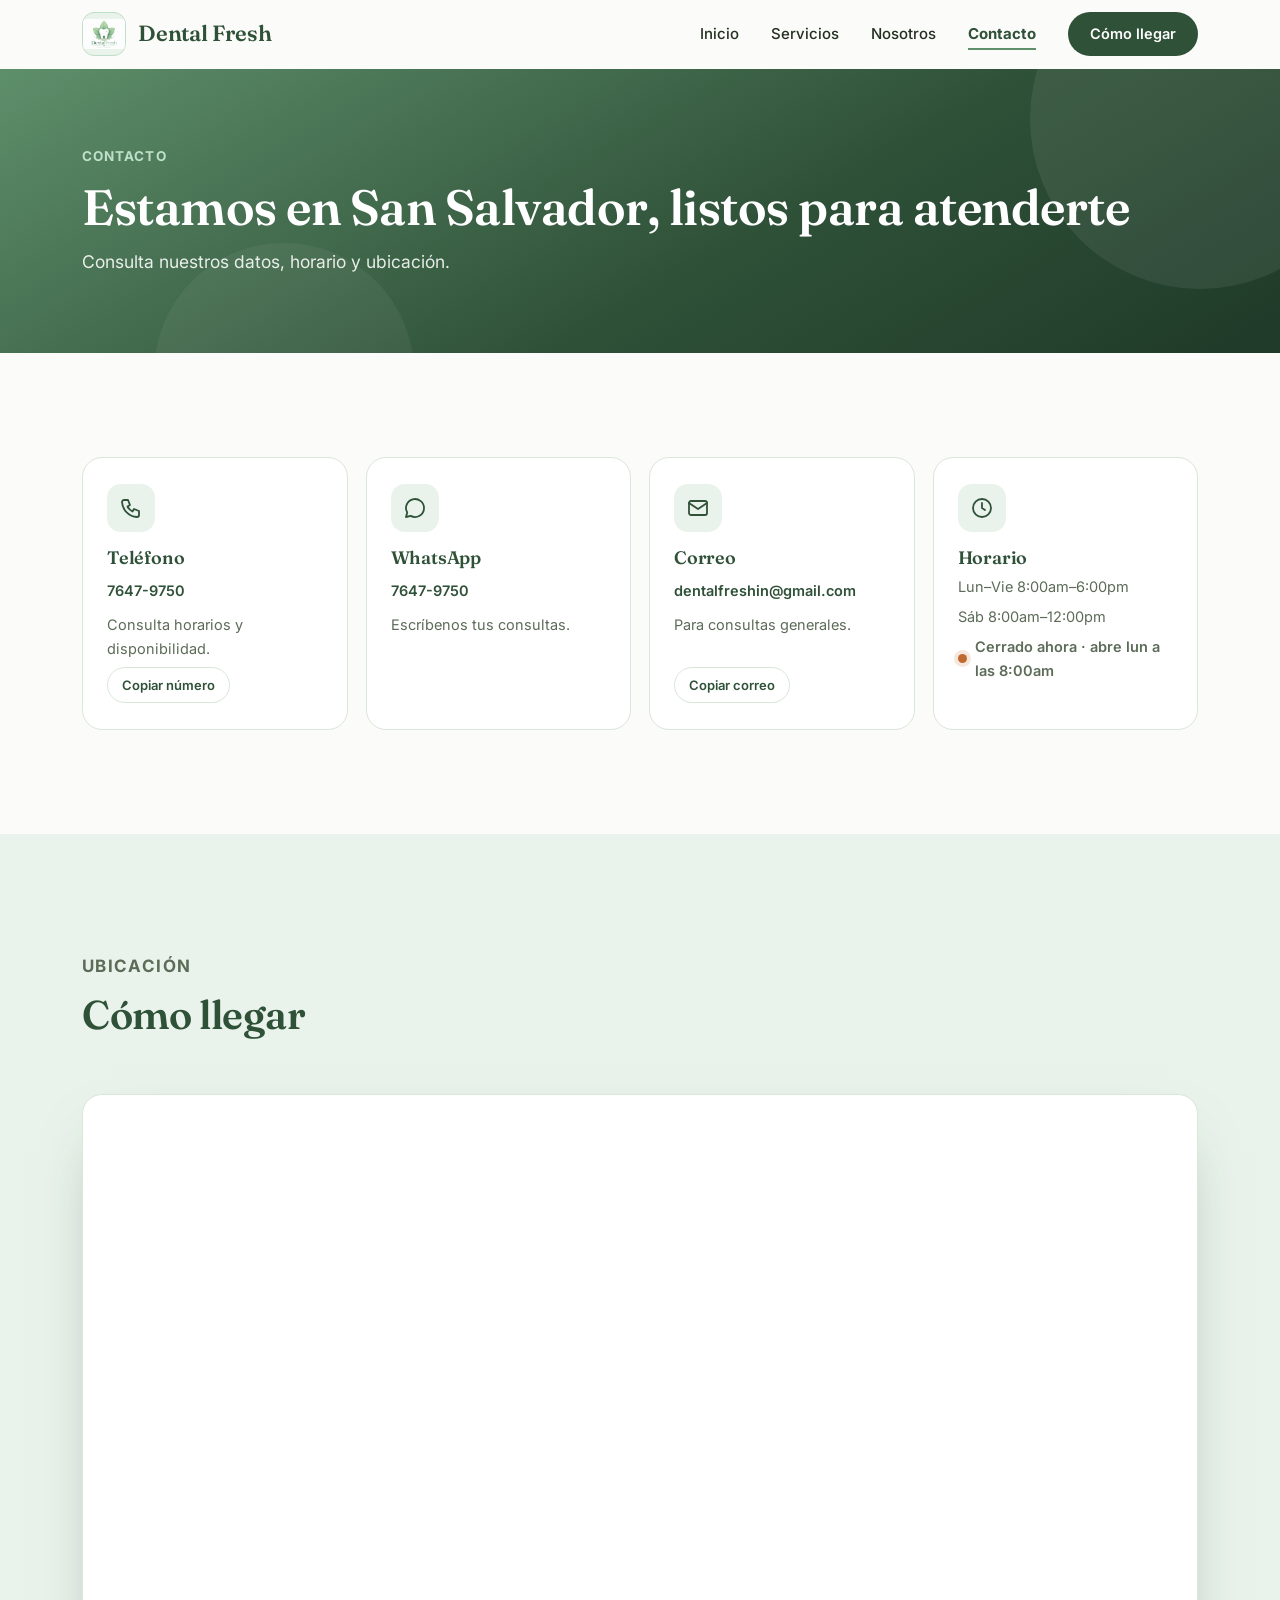
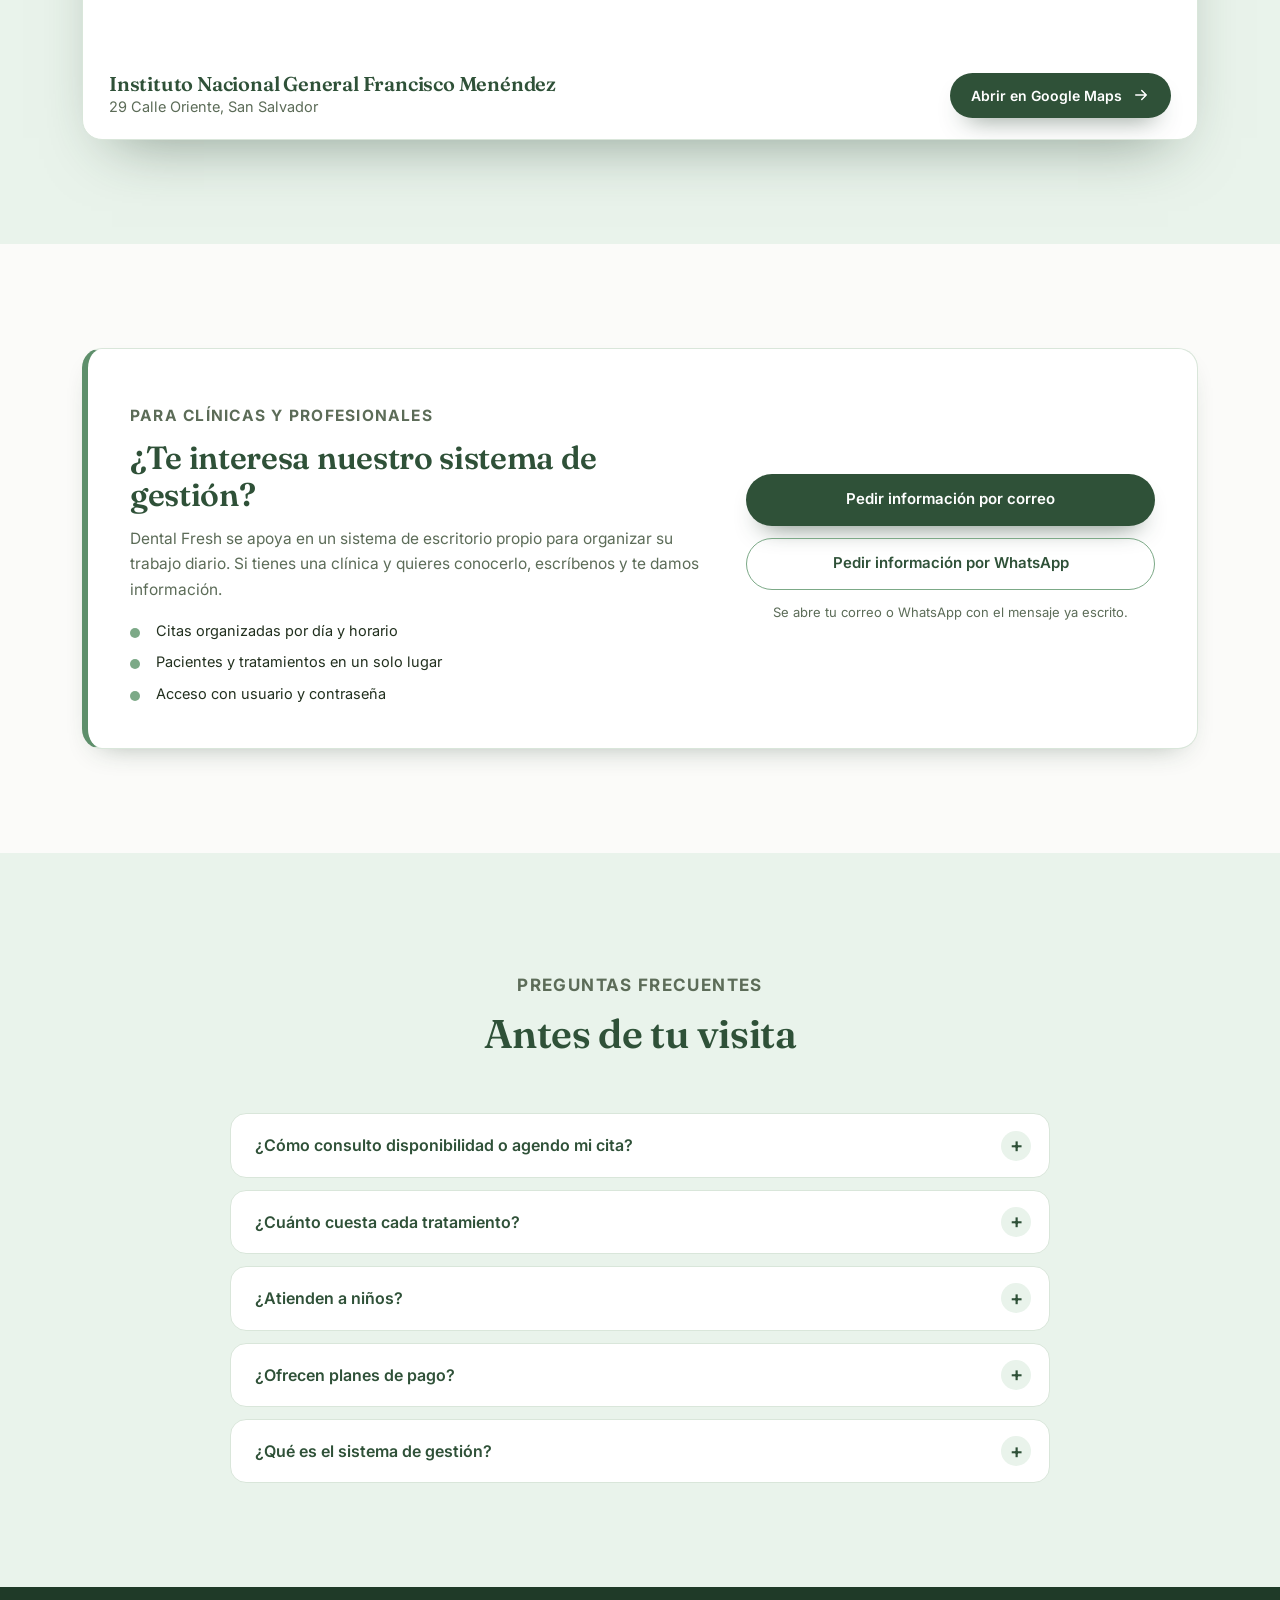
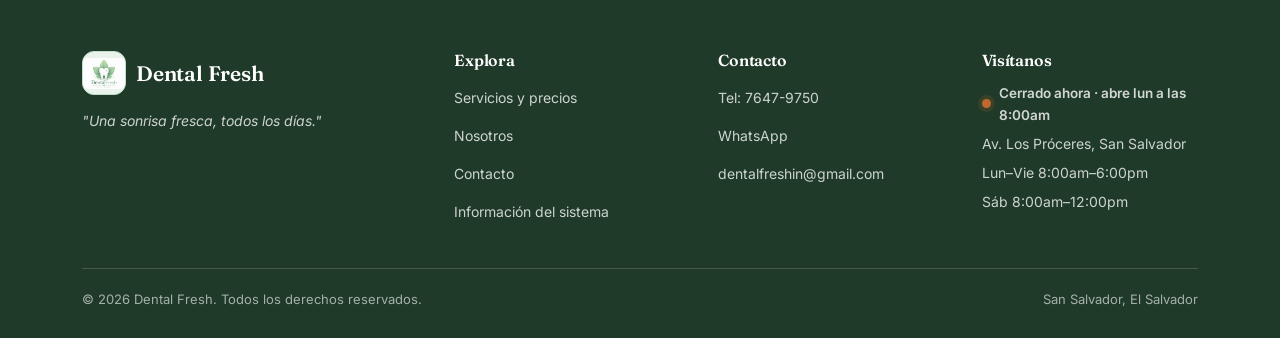
==== contacto.html @ ce36f496 "Add files via upload" ====
<!DOCTYPE html>
<html lang="es">
<head>
<meta charset="UTF-8">
<meta name="viewport" content="width=device-width, initial-scale=1.0, viewport-fit=cover">
<meta name="description" content="Contacto de Dental Fresh en San Salvador: teléfono, WhatsApp, correo, dirección, horario, mapa y preguntas frecuentes.">
<meta name="theme-color" content="#2F5138">
<title>Contacto — Dental Fresh</title>
<link rel="icon" href="logo.jpeg">
<link rel="preconnect" href="https://fonts.googleapis.com">
<link rel="preconnect" href="https://fonts.gstatic.com" crossorigin>
<link href="https://fonts.googleapis.com/css2?family=Fraunces:ital,opsz,wght@0,9..144,500;0,9..144,600;1,9..144,500&family=Inter:wght@400;500;600;700&display=swap" rel="stylesheet">
<link rel="stylesheet" href="style.css">
<script>document.documentElement.classList.add('js');</script>
</head>
<body>
<div class="progress" aria-hidden="true"></div>
<a class="skip" href="#contenido">Saltar al contenido</a>

<header>
  <div class="nav">
    <a href="index.html" class="brand-group" aria-label="Dental Fresh, inicio">
      <span class="logo-slot"><img src="logo.jpeg" alt="Logo de Dental Fresh"></span>
      <span class="brand">Dental Fresh</span>
    </a>
    <button class="menu-toggle" type="button" aria-label="Abrir menú" aria-expanded="false" aria-controls="menu"><span class="bars"></span></button>
    <nav id="menu" class="nav-links" aria-label="Principal">
      <a href="index.html">Inicio</a>
      <a href="servicios.html">Servicios</a>
      <a href="nosotros.html">Nosotros</a>
      <a href="contacto.html" aria-current="page">Contacto</a>
      <a href="#ubicacion" class="nav-cta">Cómo llegar</a>
    </nav>
  </div>
</header>

<div class="page-banner">
  <div class="wrap">
    <p class="eyebrow">Contacto</p>
    <h1>Estamos en San Salvador, listos para atenderte</h1>
    <p class="tag">Consulta nuestros datos, horario y ubicación.</p>
  </div>
</div>

<main id="contenido">
  <section class="section">
    <div class="wrap">
      <div class="contact-cards">
        <div class="contact-card reveal">
          <div class="icon-box"><svg class="ico" viewBox="0 0 24 24" aria-hidden="true"><path d="M5 4h4l2 5-2.5 1.5a11 11 0 005 5L15 13l5 2v4a2 2 0 01-2 2A16 16 0 013 6a2 2 0 012-2z"/></svg></div>
          <h3>Teléfono</h3>
          <a class="dato" href="tel:+50376479750">7647-9750</a>
          <p>Consulta horarios y disponibilidad.</p>
          <button class="copy" type="button" data-copy="7647-9750">Copiar número</button>
        </div>
        <div class="contact-card reveal" style="--d:.08s">
          <div class="icon-box"><svg class="ico" viewBox="0 0 24 24" aria-hidden="true"><path d="M21 12a9 9 0 01-13.3 7.9L3 21l1.2-4.5A9 9 0 1121 12z"/></svg></div>
          <h3>WhatsApp</h3>
          <a class="dato" href="https://wa.me/50376479750" target="_blank" rel="noopener">7647-9750</a>
          <p>Escríbenos tus consultas.</p>
        </div>
        <div class="contact-card reveal" style="--d:.16s">
          <div class="icon-box"><svg class="ico" viewBox="0 0 24 24" aria-hidden="true"><rect x="3" y="5" width="18" height="14" rx="2"/><path d="M3 7l9 6 9-6"/></svg></div>
          <h3>Correo</h3>
          <a class="dato" href="mailto:dentalfreshin@gmail.com">dentalfreshin@gmail.com</a>
          <p>Para consultas generales.</p>
          <button class="copy" type="button" data-copy="dentalfreshin@gmail.com">Copiar correo</button>
        </div>
        <div class="contact-card reveal" style="--d:.24s">
          <div class="icon-box"><svg class="ico" viewBox="0 0 24 24" aria-hidden="true"><circle cx="12" cy="12" r="9"/><path d="M12 7v5l3 2"/></svg></div>
          <h3>Horario</h3>
          <p>Lun–Vie 8:00am–6:00pm</p>
          <p>Sáb 8:00am–12:00pm</p>
          <p class="status" data-open-status data-state=""><i></i><span class="t">Consulta nuestro horario</span></p>
        </div>
      </div>
    </div>
  </section>

<section class="section alt" id="ubicacion">
  <div class="wrap">
    <div class="section-head reveal">
      <p class="eyebrow">Ubicación</p>
      <h2>Cómo llegar</h2>
    </div>
    <div class="map-box reveal">
      <iframe title="Mapa del Instituto Nacional General Francisco Menéndez, 29 Calle Oriente, San Salvador" loading="lazy" referrerpolicy="no-referrer-when-downgrade" src="https://www.google.com/maps?q=13.712252,-89.180689&amp;z=17&amp;output=embed"></iframe>
      <div class="map-info">
        <div><h3>Instituto Nacional General Francisco Menéndez</h3><p>29 Calle Oriente, San Salvador</p></div>
        <a class="btn btn-primary btn-sm" href="https://www.google.com/maps/search/?api=1&amp;query=13.712252,-89.180689" target="_blank" rel="noopener">Abrir en Google Maps <svg class="arr" viewBox="0 0 24 24" aria-hidden="true"><path d="M5 12h14M13 6l6 6-6 6"/></svg></a>
      </div>
    </div>
  </div>
</section>

  <section class="section" id="sistema">
    <div class="wrap">
      <div class="sys reveal">
        <div>
          <p class="eyebrow">Para clínicas y profesionales</p>
          <h2>¿Te interesa nuestro sistema de gestión?</h2>
          <p>Dental Fresh se apoya en un sistema de escritorio propio para organizar su trabajo diario. Si tienes una clínica y quieres conocerlo, escríbenos y te damos información.</p>
          <ul>
            <li>Citas organizadas por día y horario</li>
            <li>Pacientes y tratamientos en un solo lugar</li>
            <li>Acceso con usuario y contraseña</li>
          </ul>
        </div>
        <div class="btn-col">
          <a class="btn btn-primary" href="mailto:dentalfreshin@gmail.com?subject=Informaci%C3%B3n%20sobre%20el%20sistema%20de%20gesti%C3%B3n&amp;body=Hola%2C%20me%20gustar%C3%ADa%20recibir%20informaci%C3%B3n%20sobre%20el%20sistema%20de%20gesti%C3%B3n%20de%20Dental%20Fresh.">Pedir información por correo</a>
          <a class="btn btn-ghost" href="https://wa.me/50376479750?text=Hola%2C%20me%20gustar%C3%ADa%20recibir%20informaci%C3%B3n%20sobre%20el%20sistema%20de%20gesti%C3%B3n%20de%20Dental%20Fresh." target="_blank" rel="noopener">Pedir información por WhatsApp</a>
          <small>Se abre tu correo o WhatsApp con el mensaje ya escrito.</small>
        </div>
      </div>
    </div>
  </section>

  <section class="section alt">
    <div class="wrap">
      <div class="section-head center reveal">
        <p class="eyebrow">Preguntas frecuentes</p>
        <h2>Antes de tu visita</h2>
      </div>
      <div class="faq reveal">
        <details><summary>¿Cómo consulto disponibilidad o agendo mi cita?</summary><p>Llámanos o escríbenos por WhatsApp en nuestro horario de atención. El equipo revisa la agenda y te confirma el horario.</p></details>
        <details><summary>¿Cuánto cuesta cada tratamiento?</summary><p>En la página de <a href="servicios.html">Servicios</a> están los precios de referencia. El costo final se confirma después de tu valoración.</p></details>
        <details><summary>¿Atienden a niños?</summary><p>Sí, contamos con odontopediatría, con atención especializada y a gusto para los más pequeños.</p></details>
        <details><summary>¿Ofrecen planes de pago?</summary><p>Sí, la ortodoncia cuenta con planes de pago. Consulta las condiciones por teléfono o WhatsApp.</p></details>
        <details><summary>¿Qué es el sistema de gestión?</summary><p>Es el sistema de escritorio propio de la clínica para organizar citas, pacientes y tratamientos. Si tienes una clínica y te interesa, puedes <a href="#sistema">pedir información aquí</a>.</p></details>
      </div>
    </div>
  </section>
</main>

<footer>
  <div class="wrap">
    <div class="footer-grid">
      <div>
        <div class="footer-brand"><span class="logo-slot"><img src="logo.jpeg" alt=""></span><span class="brand" style="font-size:21px;">Dental Fresh</span></div>
        <p class="footer-lema">"Una sonrisa fresca, todos los días."</p>
      </div>
      <div>
        <h4>Explora</h4>
        <ul>
          <li><a href="servicios.html">Servicios y precios</a></li>
          <li><a href="nosotros.html">Nosotros</a></li>
          <li><a href="contacto.html">Contacto</a></li>
          <li><a href="#sistema">Información del sistema</a></li>
        </ul>
      </div>
      <div>
        <h4>Contacto</h4>
        <ul>
          <li><a href="tel:+50376479750">Tel: 7647-9750</a></li>
          <li><a href="https://wa.me/50376479750" target="_blank" rel="noopener">WhatsApp</a></li>
          <li><a href="mailto:dentalfreshin@gmail.com">dentalfreshin@gmail.com</a></li>
        </ul>
      </div>
      <div>
        <h4>Visítanos</h4>
        <p class="status" data-open-status data-state=""><i></i><span class="t">Consulta nuestro horario</span></p>
        <p class="dato">Av. Los Próceres, San Salvador</p>
        <p class="dato">Lun–Vie 8:00am–6:00pm</p>
        <p class="dato">Sáb 8:00am–12:00pm</p>
      </div>
    </div>
    <div class="footer-bottom">
      <span>© <span class="anio">2026</span> Dental Fresh. Todos los derechos reservados.</span>
      <span>San Salvador, El Salvador</span>
    </div>
  </div>
</footer>

<button class="to-top" type="button" aria-label="Volver arriba"><svg class="ico" viewBox="0 0 24 24" aria-hidden="true"><path d="M12 19V5M5 12l7-7 7 7"/></svg></button>
<div class="toast" role="status" aria-live="polite"></div>
<script src="script.js"></script>
</body>
</html>
---- style.css ----
/* ==========================================================
   Dental Fresh v3 — sitio de la clínica
   Breakpoints: 1024px · 860px (menú móvil) · 640px
   ========================================================== */
:root{
  --verde-oscuro:#2F5138;
  --verde-profundo:#1F3A28;
  --verde-principal:#5E8F6B;
  --verde-medio:#7CA987;
  --verde-claro:#BFE0C8;
  --verde-panel:#E9F3EB;
  --crema:#FBFBF9;
  --blanco:#FFFFFF;
  --texto:#22301F;
  --texto-suave:#5C6C58;
  --borde:#D9E6DA;
  --radio:20px;
  --pad:clamp(20px,4vw,32px);
  --sombra:0 28px 60px -30px rgba(31,58,40,.5);
  --sombra-sm:0 12px 30px -18px rgba(31,58,40,.45);
  --display:'Fraunces',Georgia,'Times New Roman',serif;
}
*,*::before,*::after{box-sizing:border-box;}
html{scroll-behavior:smooth;-webkit-text-size-adjust:100%;scroll-padding-top:84px;}
body{margin:0;font-family:'Inter',system-ui,sans-serif;color:var(--texto);background:var(--crema);line-height:1.65;overflow-x:hidden;}
h1,h2,h3,h4,.brand{font-family:var(--display);font-weight:600;color:var(--verde-oscuro);margin:0;line-height:1.15;letter-spacing:-.01em;}
p{margin:0;}
a{text-decoration:none;color:inherit;}
img{max-width:100%;display:block;}
ul{margin:0;padding:0;list-style:none;}
button{font-family:inherit;}
:focus-visible{outline:3px solid var(--verde-principal);outline-offset:3px;border-radius:6px;}
.wrap{max-width:1180px;margin:0 auto;padding-left:var(--pad);padding-right:var(--pad);}
.skip{position:absolute;left:-999px;top:8px;background:var(--verde-oscuro);color:#fff;padding:10px 16px;border-radius:8px;z-index:100;}
.skip:focus{left:8px;}
.ico{width:24px;height:24px;fill:none;stroke:currentColor;stroke-width:1.8;stroke-linecap:round;stroke-linejoin:round;flex-shrink:0;}
.arr{width:18px;height:18px;fill:none;stroke:currentColor;stroke-width:2;stroke-linecap:round;stroke-linejoin:round;transition:transform .2s ease;}

/* ---------- Barra de progreso y header ---------- */
.progress{position:fixed;top:0;left:0;right:0;height:3px;background:linear-gradient(90deg,var(--verde-medio),var(--verde-oscuro));transform-origin:0 50%;transform:scaleX(0);z-index:80;}
header{position:sticky;top:0;z-index:70;background:rgba(251,251,249,.9);backdrop-filter:blur(10px);border-bottom:1px solid transparent;transition:border-color .25s ease,box-shadow .25s ease;}
header.scrolled{border-bottom-color:var(--borde);box-shadow:0 10px 30px -22px rgba(31,58,40,.5);}
.nav{display:flex;align-items:center;justify-content:space-between;gap:16px;padding:12px var(--pad);max-width:1180px;margin:0 auto;}
.brand-group{display:flex;align-items:center;gap:12px;min-height:44px;}
.logo-slot{width:44px;height:44px;border-radius:12px;border:1.5px solid var(--verde-claro);display:flex;align-items:center;justify-content:center;background:var(--verde-panel);flex-shrink:0;overflow:hidden;}
.logo-slot img{width:100%;height:100%;object-fit:contain;}
.brand{font-size:clamp(19px,2.4vw,22px);}
.nav-links{display:flex;align-items:center;gap:clamp(16px,2.6vw,32px);font-size:15px;font-weight:500;}
.nav-links a{min-height:44px;display:inline-flex;align-items:center;position:relative;}
.nav-links a:not(.nav-cta)::after{content:"";position:absolute;left:0;right:0;bottom:6px;height:2px;background:var(--verde-principal);transform:scaleX(0);transform-origin:left;transition:transform .25s ease;}
.nav-links a:not(.nav-cta):hover::after,.nav-links a[aria-current="page"]::after{transform:scaleX(1);}
.nav-links a[aria-current="page"]{color:var(--verde-oscuro);font-weight:700;}
.nav-cta{background:var(--verde-oscuro);color:var(--blanco);padding:0 22px;border-radius:999px;font-weight:600;font-size:14.5px;transition:background .2s ease,transform .2s ease;}
.nav-cta:hover{background:var(--verde-principal);transform:translateY(-1px);}
.menu-toggle{display:none;width:48px;height:48px;border:1px solid var(--borde);background:var(--blanco);border-radius:12px;cursor:pointer;align-items:center;justify-content:center;padding:0;}
.menu-toggle .bars,.menu-toggle .bars::before,.menu-toggle .bars::after{display:block;width:22px;height:2.5px;background:var(--verde-oscuro);border-radius:2px;transition:transform .2s ease,background .2s ease;}
.menu-toggle .bars{position:relative;}
.menu-toggle .bars::before,.menu-toggle .bars::after{content:"";position:absolute;left:0;}
.menu-toggle .bars::before{top:-7px;}
.menu-toggle .bars::after{top:7px;}
.menu-toggle[aria-expanded="true"] .bars{background:transparent;}
.menu-toggle[aria-expanded="true"] .bars::before{transform:translateY(7px) rotate(45deg);}
.menu-toggle[aria-expanded="true"] .bars::after{transform:translateY(-7px) rotate(-45deg);}

/* ---------- Botones ---------- */
.btn{display:inline-flex;align-items:center;justify-content:center;gap:10px;min-height:52px;padding:12px 28px;border-radius:999px;font-weight:600;font-size:15px;cursor:pointer;border:1.5px solid transparent;transition:background .2s ease,transform .2s ease,color .2s ease,box-shadow .2s ease;text-align:center;}
.btn:hover{transform:translateY(-2px);}
.btn:hover .arr{transform:translateX(4px);}
.btn-primary{background:var(--verde-oscuro);color:var(--blanco);box-shadow:0 14px 26px -16px rgba(31,58,40,.8);}
.btn-primary:hover{background:var(--verde-principal);}
.btn-ghost{border-color:var(--verde-medio);color:var(--verde-oscuro);background:transparent;}
.btn-ghost:hover{background:var(--verde-panel);}
.btn-light{background:var(--blanco);color:var(--verde-oscuro);}
.btn-light:hover{background:var(--verde-claro);}
.btn-outline-light{border-color:rgba(255,255,255,.55);color:var(--blanco);}
.btn-outline-light:hover{background:rgba(255,255,255,.14);}
.btn-sm{min-height:44px;padding:10px 20px;font-size:14px;}
.btn-row{display:flex;gap:14px;flex-wrap:wrap;}

/* ---------- Animaciones de entrada ---------- */
@media (prefers-reduced-motion:no-preference){
  html.js .reveal{opacity:0;transform:translateY(26px);transition:opacity .7s ease,transform .7s cubic-bezier(.2,.7,.2,1);transition-delay:var(--d,0s);}
  html.js .reveal.in{opacity:1;transform:none;}
  @keyframes float{0%,100%{transform:translateY(0)}50%{transform:translateY(-9px)}}
  @keyframes pulse{0%{box-shadow:0 0 0 0 rgba(94,143,107,.55)}100%{box-shadow:0 0 0 10px rgba(94,143,107,0)}}
}

/* ---------- Hero ---------- */
.hero{background:radial-gradient(900px 520px at 88% -8%,rgba(191,224,200,.75),transparent 62%),radial-gradient(700px 420px at -8% 105%,rgba(233,243,235,.95),transparent 62%),var(--crema);overflow:hidden;}
.hero-grid{display:grid;grid-template-columns:1.05fr 1fr;gap:clamp(32px,6vw,72px);align-items:center;padding-top:clamp(36px,6vw,80px);padding-bottom:clamp(44px,7vw,92px);}
.pill{display:inline-flex;align-items:center;gap:10px;font-size:13.5px;font-weight:600;padding:8px 16px;border-radius:999px;background:var(--verde-panel);border:1px solid var(--verde-claro);color:var(--verde-oscuro);margin-bottom:22px;}
.pill .dot{width:8px;height:8px;border-radius:50%;background:var(--verde-principal);animation:pulse 1.8s ease-out infinite;}
.hero h1{font-size:clamp(2.3rem,5.2vw,3.7rem);font-weight:600;}
.hero h1 em{font-style:italic;color:var(--verde-principal);}
.hero .lead{margin-top:22px;font-size:clamp(16px,2vw,18px);color:var(--texto-suave);max-width:540px;}
.hero .btn-row{margin-top:30px;}
.status{display:inline-flex;align-items:center;gap:8px;font-size:13.5px;font-weight:600;color:var(--texto-suave);}
.status i{width:9px;height:9px;border-radius:50%;background:#B8C4B6;display:inline-block;flex-shrink:0;}
.status[data-state="open"] i{background:#2E9E57;box-shadow:0 0 0 4px rgba(46,158,87,.18);}
.status[data-state="closed"] i{background:#C0692F;box-shadow:0 0 0 4px rgba(192,105,47,.16);}
.hero .status{margin-top:22px;}
.hero-stats{display:grid;grid-template-columns:repeat(3,auto);justify-content:start;gap:clamp(18px,4vw,44px);margin-top:clamp(28px,4vw,40px);padding-top:26px;border-top:1px solid var(--borde);}
.hero-stats strong{display:block;font-family:var(--display);font-size:clamp(26px,3.4vw,36px);color:var(--verde-oscuro);line-height:1.1;font-weight:600;}
.hero-stats span{font-size:13.5px;color:var(--texto-suave);display:block;margin-top:4px;max-width:150px;line-height:1.35;}

/* Collage del hero */
.hv{position:relative;padding:0 0 44px 44px;}
.hv-main{aspect-ratio:4/5;border-radius:30px;overflow:hidden;background:linear-gradient(160deg,var(--verde-principal),var(--verde-oscuro));box-shadow:var(--sombra);}
.hv-main img,.hv-sec img{width:100%;height:100%;object-fit:cover;}
.hv-sec{position:absolute;left:0;bottom:0;width:46%;aspect-ratio:1/1;border-radius:24px;overflow:hidden;border:6px solid var(--crema);box-shadow:var(--sombra-sm);background:linear-gradient(160deg,var(--verde-medio),var(--verde-principal));}
.chip{position:absolute;background:var(--blanco);border:1px solid var(--borde);border-radius:16px;padding:12px 18px;box-shadow:var(--sombra-sm);display:flex;flex-direction:column;line-height:1.25;animation:float 6s ease-in-out infinite;}
.chip b{font-family:var(--display);font-size:19px;color:var(--verde-oscuro);font-weight:600;}
.chip span{font-size:12.5px;color:var(--texto-suave);}
.chip.c1{top:26px;right:12px;}
.chip.c2{bottom:56px;right:22px;animation-delay:-3s;}

/* ---------- Secciones ---------- */
.section{padding:clamp(60px,9vw,104px) 0;}
.section.alt{background:var(--verde-panel);}
.eyebrow{font-size:13.5px;color:var(--verde-principal);font-weight:700;letter-spacing:.08em;text-transform:uppercase;margin-bottom:12px;}
.section-head{max-width:640px;margin-bottom:clamp(32px,6vw,56px);}
.section-head.center{margin-left:auto;margin-right:auto;text-align:center;}
.section-head h2{font-size:clamp(1.75rem,4vw,2.5rem);}
.section-head p{color:var(--texto-suave);margin-top:14px;font-size:clamp(15px,2vw,17px);}

/* ---------- Tarjetas de servicios ---------- */
.svc-grid{display:grid;grid-template-columns:repeat(3,1fr);gap:24px;}
.svc{background:var(--blanco);border:1px solid var(--borde);border-radius:var(--radio);overflow:hidden;display:flex;flex-direction:column;transition:transform .3s ease,box-shadow .3s ease,border-color .3s ease;}
.svc:hover{transform:translateY(-7px);box-shadow:var(--sombra);border-color:var(--verde-claro);}
.svc-media{aspect-ratio:16/10;overflow:hidden;background:var(--verde-panel);position:relative;}
.svc-media img{width:100%;height:100%;object-fit:cover;transition:transform .6s ease;}
.svc:hover .svc-media img{transform:scale(1.07);}
.svc-price{position:absolute;right:14px;top:14px;background:var(--blanco);border-radius:999px;padding:6px 15px;font-weight:700;font-size:14px;color:var(--verde-oscuro);box-shadow:0 8px 18px -10px rgba(31,58,40,.6);}
.svc-body{padding:22px 24px 26px;display:flex;flex-direction:column;gap:8px;flex:1;}
.svc-body h3{font-size:21px;}
.svc-body p{font-size:14.5px;color:var(--texto-suave);}
.svc-body .incluye{font-size:13.5px;margin-top:2px;}
.svc-body .incluye strong{color:var(--verde-oscuro);}
.svc-tag{display:inline-block;align-self:flex-start;margin-top:4px;font-size:12px;font-weight:600;background:var(--verde-panel);color:var(--verde-oscuro);padding:3px 11px;border-radius:999px;}
.svc-link{margin-top:auto;padding-top:10px;display:inline-flex;align-items:center;gap:6px;font-weight:600;font-size:14px;color:var(--verde-principal);}
.svc:hover .svc-link .arr{transform:translateX(4px);}
.svc[hidden]{display:none;}
.svc.pop{animation:pop .45s ease both;}
@keyframes pop{from{opacity:0;transform:scale(.96) translateY(10px)}to{opacity:1;transform:none}}

/* Filtros */
.chips{display:flex;gap:10px;flex-wrap:wrap;margin-bottom:28px;}
.chip-btn{min-height:44px;padding:8px 20px;border-radius:999px;border:1.5px solid var(--borde);background:var(--blanco);color:var(--verde-oscuro);font-weight:600;font-size:14.5px;cursor:pointer;transition:all .2s ease;}
.chip-btn:hover{border-color:var(--verde-medio);background:var(--verde-panel);}
.chip-btn[aria-pressed="true"]{background:var(--verde-oscuro);border-color:var(--verde-oscuro);color:var(--blanco);}
.filter-count{font-size:14px;color:var(--texto-suave);margin:-8px 0 22px;}
.nota{margin-top:26px;font-size:14.5px;color:var(--texto-suave);background:var(--verde-panel);border-radius:14px;padding:16px 20px;border-left:4px solid var(--verde-principal);}
.section.alt .nota{background:var(--blanco);}
.more-link{display:inline-flex;align-items:center;gap:8px;min-height:44px;font-weight:600;color:var(--verde-principal);margin-top:30px;}
.more-link:hover{color:var(--verde-oscuro);}
.more-link:hover .arr{transform:translateX(4px);}

/* ---------- Pasos ---------- */
.steps{display:grid;grid-template-columns:repeat(3,1fr);gap:28px;counter-reset:paso;}
.step{position:relative;padding-top:64px;}
.step::before{counter-increment:paso;content:counter(paso);position:absolute;top:0;left:0;width:48px;height:48px;border-radius:50%;background:var(--verde-oscuro);color:#fff;font-family:var(--display);font-weight:600;font-size:21px;display:flex;align-items:center;justify-content:center;box-shadow:0 10px 20px -10px rgba(31,58,40,.8);}
.step::after{content:"";position:absolute;top:23px;left:62px;right:-14px;height:2px;background:repeating-linear-gradient(90deg,var(--verde-medio) 0 6px,transparent 6px 12px);}
.step:last-child::after{display:none;}
.step h3{font-size:21px;margin-bottom:8px;}
.step p{font-size:15px;color:var(--texto-suave);}

/* ---------- Banda (tecnología / CTA) ---------- */
.band{background:linear-gradient(140deg,var(--verde-profundo),var(--verde-oscuro) 58%,var(--verde-principal));color:var(--blanco);border-radius:30px;padding:clamp(32px,6vw,60px);display:grid;grid-template-columns:1.5fr auto;gap:clamp(24px,4vw,48px);align-items:center;position:relative;overflow:hidden;}
.band::before{content:"";position:absolute;right:-80px;top:-90px;width:300px;height:300px;border-radius:50%;background:rgba(255,255,255,.07);}
.band>*{position:relative;z-index:1;}
.band .eyebrow{color:var(--verde-claro);}
.band h2{color:var(--blanco);font-size:clamp(1.6rem,3.6vw,2.2rem);}
.band p{color:rgba(255,255,255,.86);margin-top:14px;max-width:560px;}
.band.center{grid-template-columns:1fr;text-align:center;justify-items:center;}
.band.center .btn-row{justify-content:center;}

/* ---------- Banner de páginas internas ---------- */
.page-banner{background:linear-gradient(150deg,var(--verde-principal) 0%,var(--verde-oscuro) 58%,var(--verde-profundo) 100%);color:var(--blanco);position:relative;overflow:hidden;padding:clamp(44px,7vw,76px) 0;}
.page-banner::before{content:"";position:absolute;right:-90px;top:-120px;width:340px;height:340px;border-radius:50%;background:rgba(255,255,255,.07);}
.page-banner::after{content:"";position:absolute;left:12%;bottom:-150px;width:260px;height:260px;border-radius:50%;background:rgba(255,255,255,.05);}
.page-banner .wrap{position:relative;z-index:1;}
.page-banner .eyebrow{color:var(--verde-claro);}
.page-banner h1{color:var(--blanco);font-size:clamp(2.1rem,5.2vw,3.1rem);}
.page-banner .tag{margin-top:12px;font-size:clamp(15px,2vw,17.5px);color:rgba(255,255,255,.88);max-width:560px;}

/* ---------- Nosotros ---------- */
.mv{display:grid;grid-template-columns:1fr 1fr;gap:24px;}
.mv>div{border-radius:var(--radio);padding:clamp(28px,4vw,46px);}
.mv .m{background:var(--blanco);border:1px solid var(--borde);}
.mv .v{background:var(--verde-oscuro);color:rgba(255,255,255,.86);}
.mv h3{font-size:clamp(1.4rem,2.8vw,1.75rem);margin-bottom:12px;}
.mv .v h3{color:var(--blanco);}
.mv .v .eyebrow{color:var(--verde-claro);}
.mv p.t{font-size:15.5px;}
.mv .m p.t{color:var(--texto-suave);}
.checks{margin-top:22px;display:grid;gap:12px;}
.checks li{padding-left:32px;position:relative;font-size:15px;}
.checks li::before{content:"";position:absolute;left:0;top:4px;width:20px;height:20px;border-radius:50%;background:var(--verde-principal);}
.checks li::after{content:"";position:absolute;left:6px;top:10px;width:8px;height:4px;border-left:2px solid #fff;border-bottom:2px solid #fff;transform:rotate(-45deg);}
.values{display:grid;grid-template-columns:repeat(4,1fr);gap:20px;}
.value{background:var(--blanco);border-radius:var(--radio);padding:28px 24px;border:1px solid transparent;transition:transform .3s ease,box-shadow .3s ease;}
.value:hover{transform:translateY(-6px);box-shadow:var(--sombra);}
.value .icon-box{width:50px;height:50px;border-radius:14px;background:var(--verde-panel);color:var(--verde-oscuro);display:flex;align-items:center;justify-content:center;margin-bottom:16px;}
.value h3{font-size:19px;margin-bottom:6px;}
.value p{font-size:14.5px;color:var(--texto-suave);}
.gallery{display:grid;grid-template-columns:1fr 1fr;gap:24px;}
.gallery figure{margin:0;background:var(--blanco);border:1px solid var(--borde);border-radius:var(--radio);overflow:hidden;}
.gal-btn{display:block;width:100%;padding:0;border:0;background:var(--verde-panel);cursor:zoom-in;position:relative;overflow:hidden;}
.gal-btn img{width:100%;aspect-ratio:16/10;object-fit:cover;transition:transform .6s ease;}
.gal-btn:hover img{transform:scale(1.06);}
.gal-btn::after{content:"Ampliar";position:absolute;right:14px;bottom:14px;background:rgba(31,58,40,.85);color:#fff;font-size:13px;font-weight:600;padding:6px 14px;border-radius:999px;opacity:0;transform:translateY(6px);transition:all .25s ease;}
.gal-btn:hover::after,.gal-btn:focus-visible::after{opacity:1;transform:none;}
.gallery figcaption{padding:18px 22px;}
.gallery h3{font-size:19px;}
.gallery p{font-size:14px;color:var(--texto-suave);margin-top:2px;}
.team{display:grid;grid-template-columns:repeat(3,1fr);gap:22px;}
.team-card{background:var(--blanco);border:1px solid var(--borde);border-radius:var(--radio);padding:32px 24px;text-align:center;transition:transform .3s ease,box-shadow .3s ease;}
.team-card:hover{transform:translateY(-6px);box-shadow:var(--sombra);}
.avatar{width:104px;height:104px;border-radius:50%;margin:0 auto 18px;background:var(--verde-panel);border:3px solid var(--verde-claro);display:flex;align-items:center;justify-content:center;font-family:var(--display);font-weight:600;font-size:30px;color:var(--verde-principal);overflow:hidden;}
.avatar img{width:100%;height:100%;object-fit:cover;}
.team-card h3{font-size:19px;}
.team-card .rol{font-size:14px;color:var(--verde-principal);font-weight:600;margin-top:3px;}
.team-card p:last-child{font-size:14px;color:var(--texto-suave);margin-top:10px;}

/* Lightbox */
dialog.lb{border:0;padding:0;background:transparent;max-width:min(94vw,1100px);width:100%;overflow:visible;}
dialog.lb::backdrop{background:rgba(15,30,20,.85);backdrop-filter:blur(4px);}
.lb-inner{position:relative;text-align:center;}
.lb img{max-height:78vh;width:auto;max-width:100%;margin:0 auto;border-radius:16px;box-shadow:0 30px 80px -20px rgba(0,0,0,.7);}
.lb p{color:#fff;margin-top:14px;font-size:15px;}
.lb button{position:absolute;width:48px;height:48px;border-radius:50%;border:0;background:rgba(255,255,255,.95);color:var(--verde-oscuro);font-size:22px;cursor:pointer;display:flex;align-items:center;justify-content:center;}
.lb .x{top:-14px;right:-6px;}
.lb .prev{left:-6px;top:42%;}
.lb .next{right:-6px;top:42%;}

/* ---------- Contacto ---------- */
.contact-cards{display:grid;grid-template-columns:repeat(4,1fr);gap:18px;}
.contact-card{background:var(--blanco);border:1px solid var(--borde);border-radius:var(--radio);padding:26px 24px;display:flex;flex-direction:column;gap:6px;transition:transform .3s ease,box-shadow .3s ease;}
.contact-card:hover{transform:translateY(-5px);box-shadow:var(--sombra-sm);}
.contact-card .icon-box{width:48px;height:48px;border-radius:14px;background:var(--verde-panel);color:var(--verde-oscuro);display:flex;align-items:center;justify-content:center;margin-bottom:10px;}
.contact-card h3{font-size:18px;}
.contact-card p,.contact-card a.dato{font-size:14.5px;color:var(--texto-suave);word-break:break-word;}
.contact-card a.dato{display:inline-flex;min-height:32px;align-items:center;color:var(--verde-oscuro);font-weight:600;}
.contact-card a.dato:hover{color:var(--verde-principal);}
.copy{align-self:flex-start;margin-top:auto;min-height:36px;padding:4px 14px;border-radius:999px;border:1.5px solid var(--borde);background:transparent;color:var(--verde-oscuro);font-size:13px;font-weight:600;cursor:pointer;transition:all .2s ease;}
.copy:hover{background:var(--verde-panel);border-color:var(--verde-medio);}
.map-box{border-radius:var(--radio);overflow:hidden;border:1px solid var(--borde);background:var(--blanco);box-shadow:var(--sombra);}
.map-box iframe{width:100%;aspect-ratio:16/8;min-height:320px;border:0;display:block;}
.map-info{padding:20px 26px;display:flex;justify-content:space-between;align-items:center;gap:16px;flex-wrap:wrap;}
.map-info h3{font-size:20px;}
.map-info p{font-size:14.5px;color:var(--texto-suave);}
.sys{background:var(--blanco);border:1px solid var(--borde);border-left:6px solid var(--verde-principal);border-radius:var(--radio);padding:clamp(26px,4vw,42px);display:grid;grid-template-columns:1.4fr 1fr;gap:clamp(22px,4vw,44px);align-items:center;box-shadow:var(--sombra-sm);}
.sys h2{font-size:clamp(1.5rem,3.2vw,2rem);}
.sys p{color:var(--texto-suave);margin-top:12px;font-size:15.5px;}
.sys ul{margin-top:16px;display:grid;gap:8px;}
.sys li{padding-left:26px;position:relative;font-size:14.5px;}
.sys li::before{content:"";position:absolute;left:0;top:9px;width:10px;height:10px;border-radius:50%;background:var(--verde-medio);}
.sys .btn-col{display:grid;gap:12px;}
.sys .btn-col small{font-size:13px;color:var(--texto-suave);text-align:center;}

/* FAQ */
.faq{max-width:820px;margin:0 auto;display:grid;gap:12px;}
.faq details{background:var(--blanco);border:1px solid var(--borde);border-radius:16px;transition:box-shadow .25s ease,border-color .25s ease;}
.faq details[open]{box-shadow:var(--sombra-sm);border-color:var(--verde-claro);}
.faq summary{cursor:pointer;list-style:none;padding:18px 60px 18px 24px;font-weight:600;color:var(--verde-oscuro);position:relative;min-height:58px;display:flex;align-items:center;}
.faq summary::-webkit-details-marker{display:none;}
.faq summary::after{content:"+";position:absolute;right:18px;top:50%;width:30px;height:30px;margin-top:-15px;border-radius:50%;background:var(--verde-panel);display:flex;align-items:center;justify-content:center;font-size:20px;color:var(--verde-oscuro);transition:transform .25s ease,background .25s ease;}
.faq details[open] summary::after{transform:rotate(45deg);background:var(--verde-claro);}
.faq details p{padding:0 24px 22px;font-size:15px;color:var(--texto-suave);}
.faq a{color:var(--verde-principal);font-weight:600;}

/* ---------- Footer ---------- */
footer{padding:clamp(44px,6vw,64px) 0 28px;background:var(--verde-profundo);color:rgba(255,255,255,.78);}
.footer-grid{display:grid;grid-template-columns:1.5fr 1fr 1fr 1fr;gap:clamp(24px,4vw,48px);}
.footer-brand{display:flex;align-items:center;gap:10px;}
.footer-brand .brand{color:var(--blanco);}
.footer-lema{margin-top:14px;font-size:14px;font-style:italic;max-width:260px;}
footer h4{font-size:16px;margin-bottom:12px;color:var(--blanco);}
footer li,footer p.dato{font-size:14px;margin-bottom:6px;}
footer a{display:inline-flex;align-items:center;min-height:32px;transition:color .2s ease;}
footer a:hover{color:var(--verde-claro);}
footer .status{color:rgba(255,255,255,.8);margin-bottom:6px;}
.footer-bottom{margin-top:34px;padding-top:20px;border-top:1px solid rgba(255,255,255,.16);font-size:13px;display:flex;justify-content:space-between;gap:10px;flex-wrap:wrap;color:rgba(255,255,255,.6);}

/* ---------- Volver arriba y aviso ---------- */
.to-top{position:fixed;right:max(18px,env(safe-area-inset-right));bottom:max(18px,env(safe-area-inset-bottom));z-index:60;width:52px;height:52px;border-radius:50%;border:0;background:var(--verde-oscuro);color:#fff;cursor:pointer;display:flex;align-items:center;justify-content:center;box-shadow:var(--sombra-sm);opacity:0;visibility:hidden;transform:translateY(12px);transition:all .3s ease;}
.to-top.show{opacity:1;visibility:visible;transform:none;}
.to-top:hover{background:var(--verde-principal);}
.toast{position:fixed;left:50%;bottom:max(24px,env(safe-area-inset-bottom));transform:translate(-50%,20px);background:var(--verde-profundo);color:#fff;padding:12px 22px;border-radius:999px;font-size:14px;font-weight:600;opacity:0;pointer-events:none;transition:all .3s ease;z-index:90;max-width:90vw;text-align:center;}
.toast.show{opacity:1;transform:translate(-50%,0);}

/* ==========================================================
   RESPONSIVO
   ========================================================== */
@media (max-width:1024px){
  .svc-grid,.team{grid-template-columns:repeat(2,1fr);}
  .values,.contact-cards{grid-template-columns:repeat(2,1fr);}
  .footer-grid{grid-template-columns:1fr 1fr;}
  .footer-grid>div:first-child{grid-column:1/-1;}
}
@media (max-width:860px){
  .menu-toggle{display:inline-flex;}
  .nav-links{position:absolute;left:0;right:0;top:100%;flex-direction:column;align-items:stretch;gap:0;background:var(--crema);border-bottom:1px solid var(--borde);padding:8px var(--pad) 22px;display:none;box-shadow:0 18px 30px -20px rgba(47,81,56,.35);}
  .nav-links.open{display:flex;}
  .nav-links a{border-bottom:1px solid var(--borde);font-size:16px;min-height:54px;}
  .nav-links a::after{display:none;}
  .nav-links .nav-cta{justify-content:center;margin-top:14px;border-bottom:none;}
  .hero-grid,.mv,.gallery,.sys,.band{grid-template-columns:1fr;}
  .hv{max-width:520px;margin:0 auto;width:100%;}
  .steps{grid-template-columns:1fr;gap:30px;}
  .step{padding-top:0;padding-left:68px;}
  .step::after{top:52px;left:23px;right:auto;width:2px;height:calc(100% + 6px);background:repeating-linear-gradient(180deg,var(--verde-medio) 0 6px,transparent 6px 12px);}
  .band .btn-row{margin-top:4px;}
}
@media (max-width:640px){
  .svc-grid,.team,.values,.contact-cards{grid-template-columns:1fr;}
  .hero-stats{grid-template-columns:repeat(3,1fr);gap:14px;}
  .hero-stats span{font-size:12.5px;}
  .hv{padding:0 0 36px 24px;}
  .hv-main{aspect-ratio:4/3.4;}
  .chip{padding:10px 14px;}
  .chip b{font-size:16px;}
  .btn-row .btn{flex:1 1 100%;}
  .btn-row .btn-sm{flex:0 0 auto;}
  .chips{flex-wrap:nowrap;overflow-x:auto;margin-left:calc(var(--pad) * -1);margin-right:calc(var(--pad) * -1);padding:0 var(--pad) 6px;scrollbar-width:none;}
  .chips::-webkit-scrollbar{display:none;}
  .chip-btn{flex-shrink:0;}
  .footer-grid{grid-template-columns:1fr;}
  .footer-bottom{flex-direction:column;}
  .map-info .btn{width:100%;}
  .lb .prev{left:4px;}
  .lb .next{right:4px;}
  .lb .x{right:4px;top:-18px;}
}
@media (prefers-reduced-motion:reduce){
  html{scroll-behavior:auto;}
  *{transition:none !important;animation:none !important;}
}
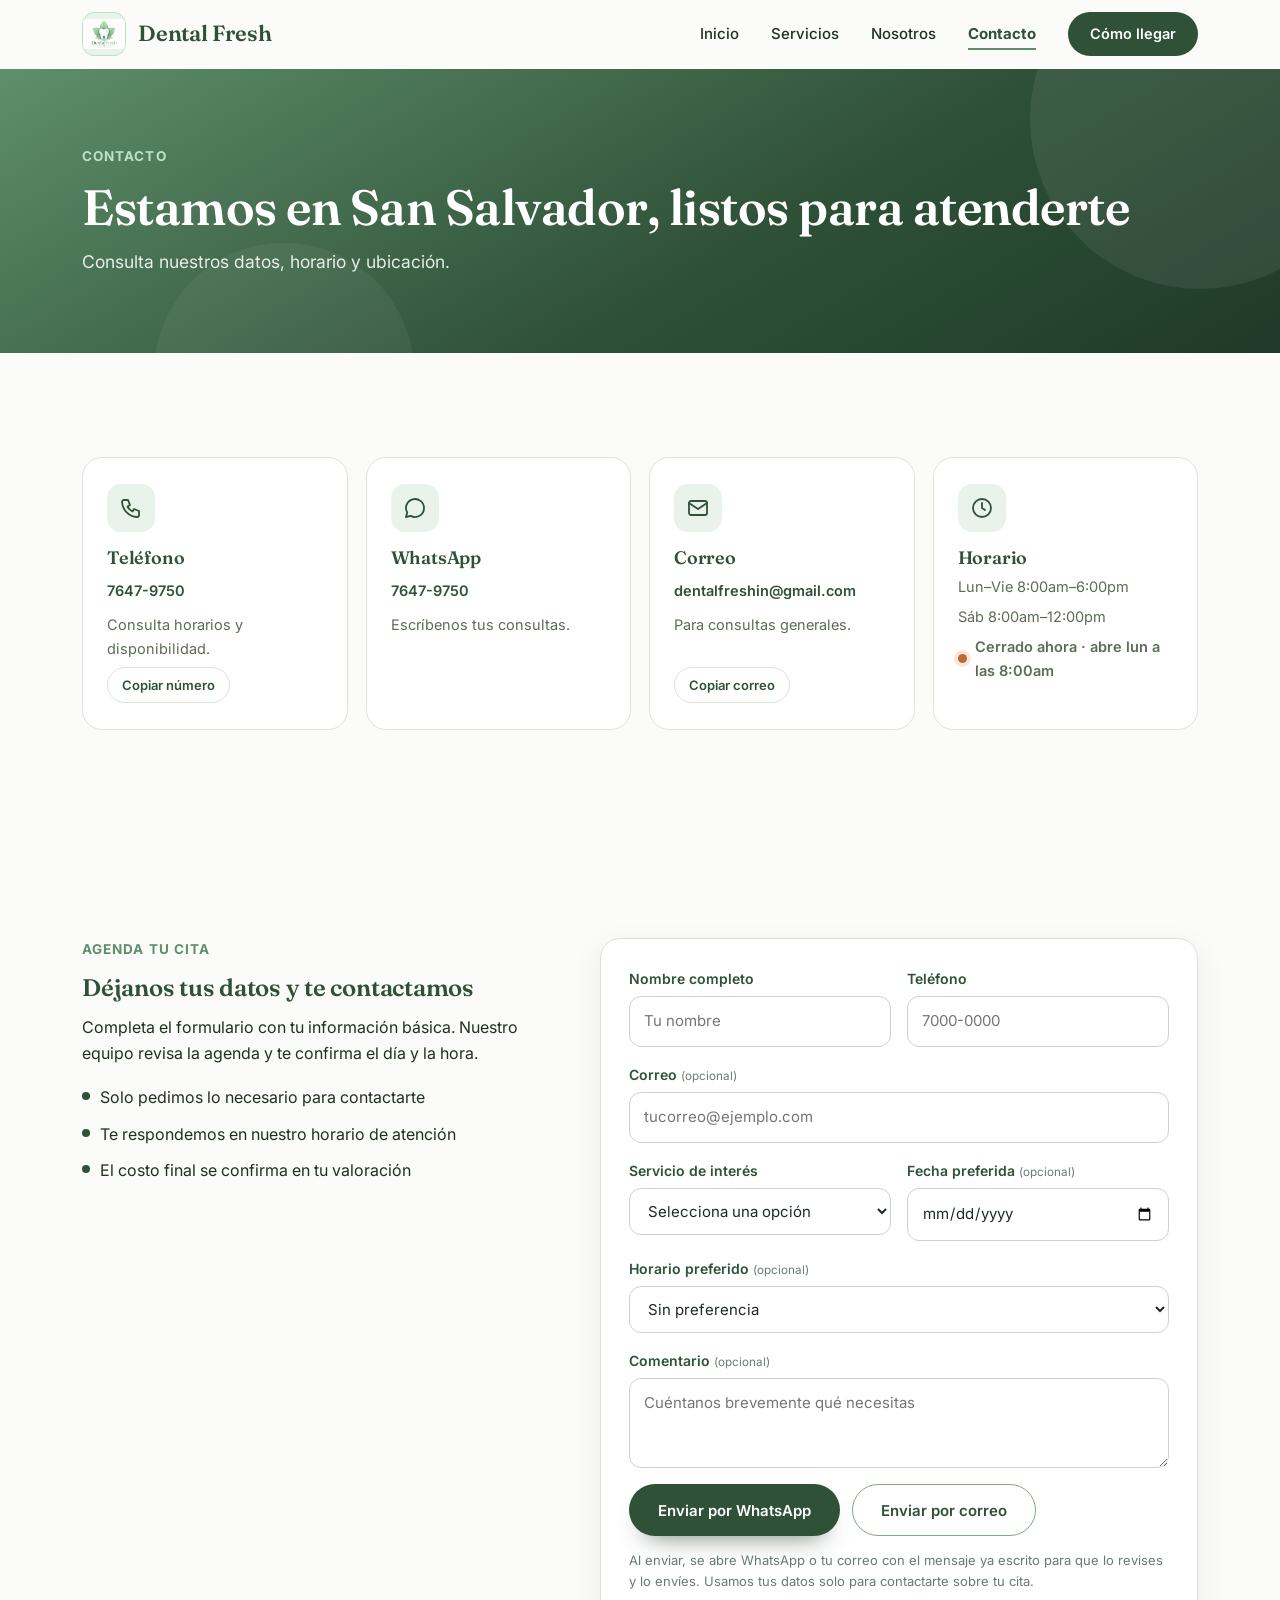
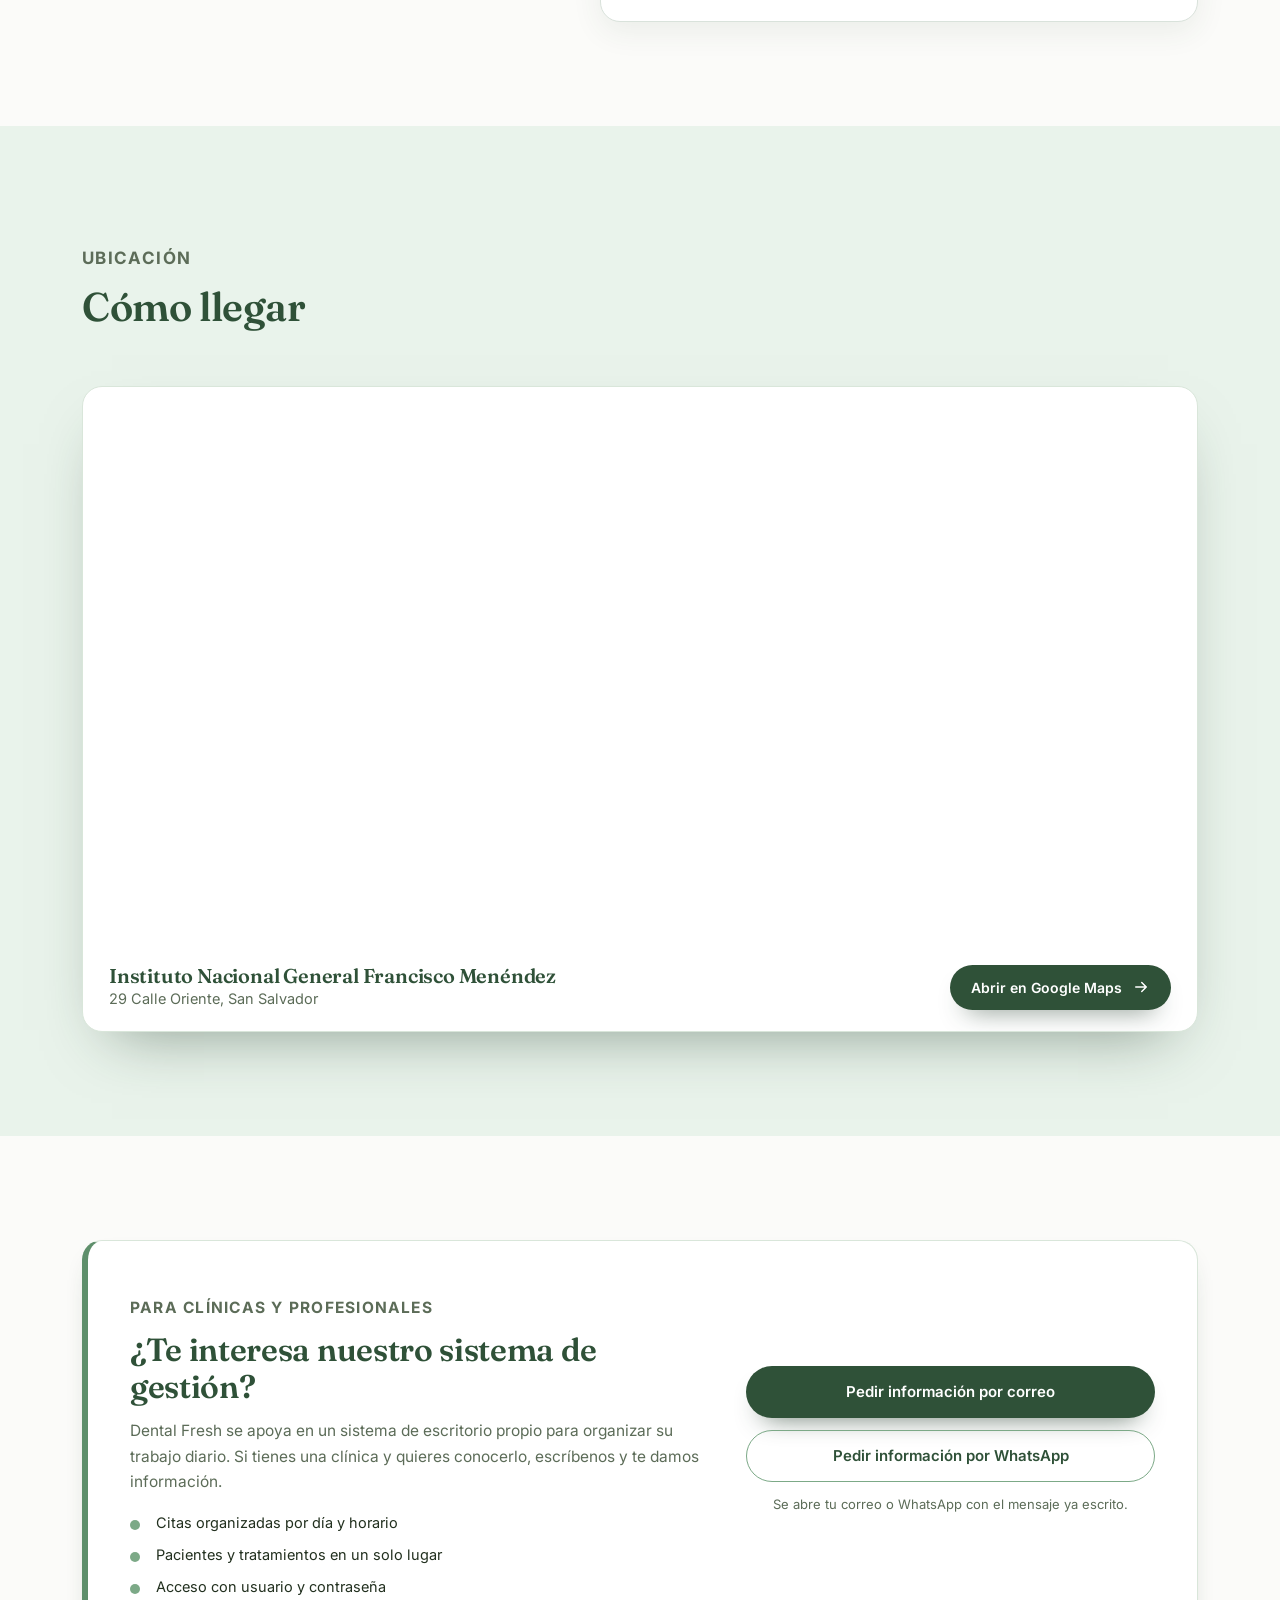
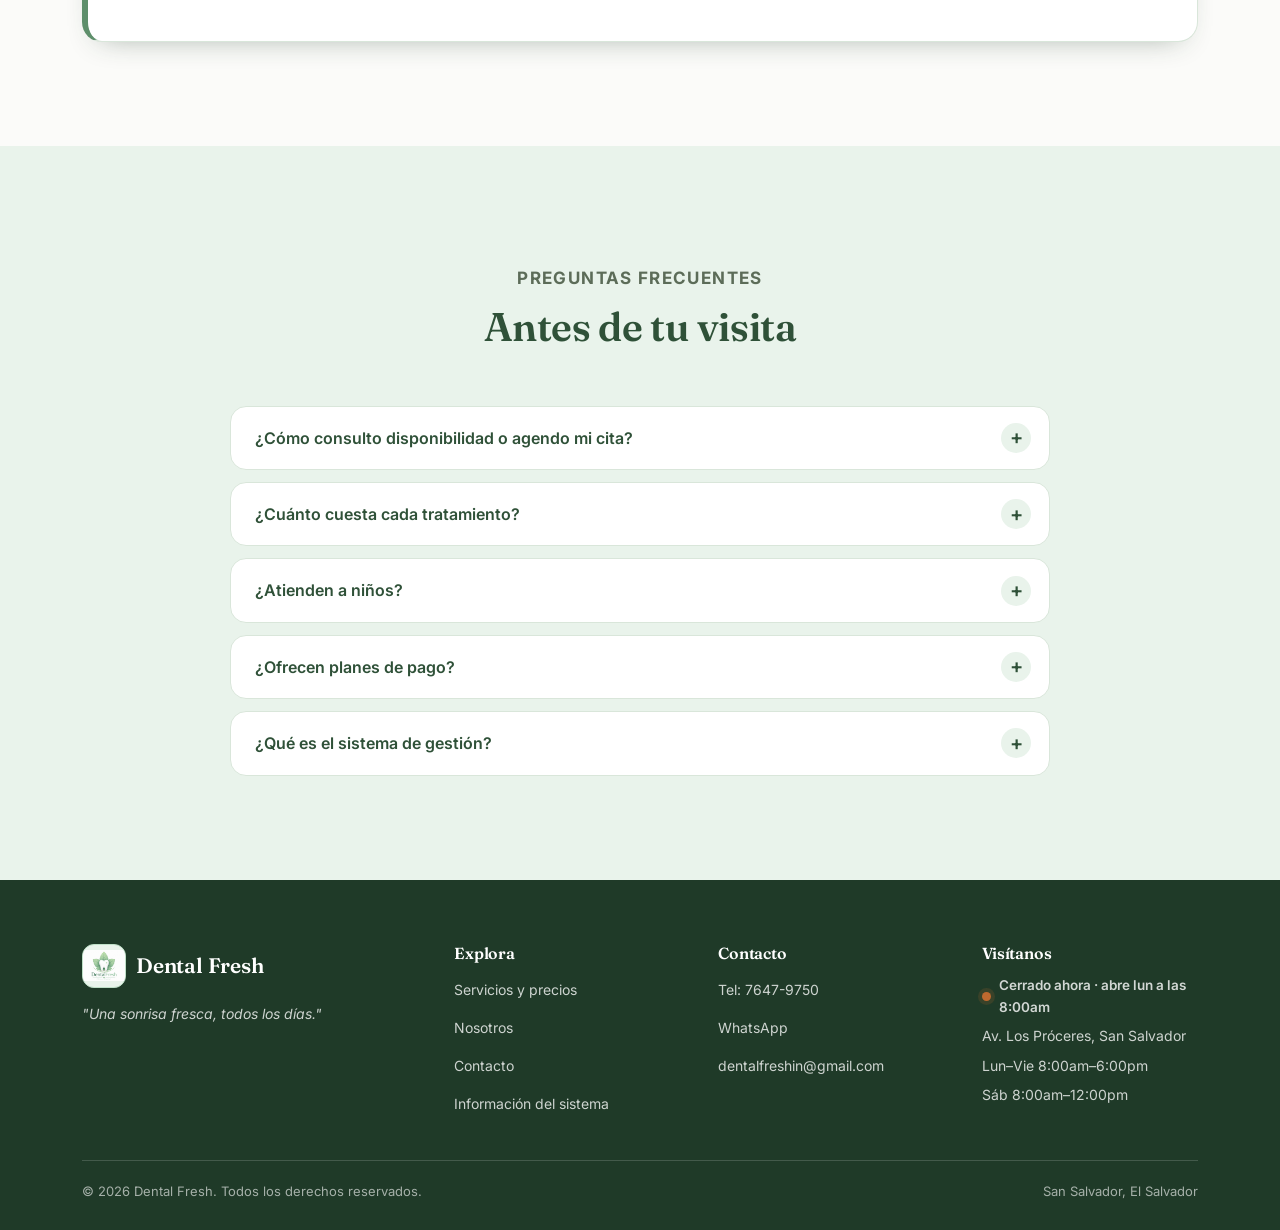
==== commit b3adcd89: "Update contacto.html with new content and structure" ====
--- a/contacto.html
+++ b/contacto.html
@@ -12,6 +12,28 @@
 <link href="https://fonts.googleapis.com/css2?family=Fraunces:ital,opsz,wght@0,9..144,500;0,9..144,600;1,9..144,500&family=Inter:wght@400;500;600;700&display=swap" rel="stylesheet">
 <link rel="stylesheet" href="style.css">
 <script>document.documentElement.classList.add('js');</script>
+<style>
+#agendar{scroll-margin-top:90px}
+.cita-grid{display:grid;grid-template-columns:1fr 1.25fr;gap:40px;align-items:start}
+.cita-info h2{margin:0 0 12px}
+.cita-info p{margin:0 0 14px}
+.cita-info ul{list-style:none;padding:0;margin:18px 0 0;display:grid;gap:10px}
+.cita-info li{display:flex;gap:10px;align-items:flex-start}
+.cita-info li::before{content:"";flex:0 0 8px;height:8px;margin-top:8px;border-radius:50%;background:#2F5138}
+.cita-form{background:#fff;border:1px solid #d9e2db;border-radius:20px;padding:28px;box-shadow:0 10px 30px rgba(47,81,56,.08)}
+.cita-row{display:grid;grid-template-columns:1fr 1fr;gap:16px}
+.cita-field{display:flex;flex-direction:column;gap:6px;margin-bottom:16px}
+.cita-field label{font-size:14px;font-weight:600;color:#2F5138}
+.cita-field label small{font-weight:400;color:#6b7a70}
+.cita-field input,.cita-field select,.cita-field textarea{font:inherit;font-size:15px;padding:12px 14px;border:1px solid #c9d5cc;border-radius:12px;background:#fff;color:#1f2a22;width:100%;box-sizing:border-box}
+.cita-field textarea{min-height:90px;resize:vertical}
+.cita-field input:focus,.cita-field select:focus,.cita-field textarea:focus{outline:3px solid rgba(47,81,56,.25);border-color:#2F5138}
+.cita-actions{display:flex;flex-wrap:wrap;gap:12px;margin-top:6px}
+.cita-note{font-size:13px;color:#6b7a70;margin:14px 0 0}
+.cita-msg{display:none;margin-top:14px;padding:12px 14px;border-radius:12px;background:#eaf3ec;color:#2F5138;font-size:14px}
+.cita-msg.show{display:block}
+@media(max-width:860px){.cita-grid{grid-template-columns:1fr;gap:24px}.cita-row{grid-template-columns:1fr;gap:0}.cita-form{padding:20px}}
+</style>
 </head>
 <body>
 <div class="progress" aria-hidden="true"></div>
@@ -77,6 +99,77 @@
     </div>
   </section>
 
+<section class="section" id="agendar">
+    <div class="wrap">
+      <div class="cita-grid">
+        <div class="cita-info reveal">
+          <p class="eyebrow">Agenda tu cita</p>
+          <h2>Déjanos tus datos y te contactamos</h2>
+          <p>Completa el formulario con tu información básica. Nuestro equipo revisa la agenda y te confirma el día y la hora.</p>
+          <ul>
+            <li>Solo pedimos lo necesario para contactarte</li>
+            <li>Te respondemos en nuestro horario de atención</li>
+            <li>El costo final se confirma en tu valoración</li>
+          </ul>
+        </div>
+        <form class="cita-form reveal" id="form-cita" novalidate>
+          <div class="cita-row">
+            <div class="cita-field">
+              <label for="c-nombre">Nombre completo</label>
+              <input id="c-nombre" name="nombre" type="text" autocomplete="name" required maxlength="80" placeholder="Tu nombre">
+            </div>
+            <div class="cita-field">
+              <label for="c-tel">Teléfono</label>
+              <input id="c-tel" name="telefono" type="tel" autocomplete="tel" required inputmode="tel" maxlength="20" placeholder="7000-0000">
+            </div>
+          </div>
+          <div class="cita-field">
+            <label for="c-correo">Correo <small>(opcional)</small></label>
+            <input id="c-correo" name="correo" type="email" autocomplete="email" maxlength="100" placeholder="tucorreo@ejemplo.com">
+          </div>
+          <div class="cita-row">
+            <div class="cita-field">
+              <label for="c-servicio">Servicio de interés</label>
+              <select id="c-servicio" name="servicio" required>
+                <option value="">Selecciona una opción</option>
+                <option>Limpieza dental</option>
+                <option>Blanqueamiento dental</option>
+                <option>Ortodoncia</option>
+                <option>Endodoncia</option>
+                <option>Implantes dentales</option>
+                <option>Odontopediatría</option>
+                <option>Consulta / valoración</option>
+              </select>
+            </div>
+            <div class="cita-field">
+              <label for="c-fecha">Fecha preferida <small>(opcional)</small></label>
+              <input id="c-fecha" name="fecha" type="date">
+            </div>
+          </div>
+          <div class="cita-field">
+            <label for="c-horario">Horario preferido <small>(opcional)</small></label>
+            <select id="c-horario" name="horario">
+              <option value="">Sin preferencia</option>
+              <option>Mañana (8:00am–12:00pm)</option>
+              <option>Tarde (12:00pm–6:00pm)</option>
+              <option>Sábado en la mañana</option>
+            </select>
+          </div>
+          <div class="cita-field">
+            <label for="c-msg">Comentario <small>(opcional)</small></label>
+            <textarea id="c-msg" name="mensaje" maxlength="300" placeholder="Cuéntanos brevemente qué necesitas"></textarea>
+          </div>
+          <div class="cita-actions">
+            <button class="btn btn-primary" type="submit" id="cita-wa">Enviar por WhatsApp</button>
+            <button class="btn btn-ghost" type="button" id="cita-mail">Enviar por correo</button>
+          </div>
+          <p class="cita-msg" id="cita-msg" role="status" aria-live="polite"></p>
+          <p class="cita-note">Al enviar, se abre WhatsApp o tu correo con el mensaje ya escrito para que lo revises y lo envíes. Usamos tus datos solo para contactarte sobre tu cita.</p>
+        </form>
+      </div>
+    </div>
+  </section>
+
 <section class="section alt" id="ubicacion">
   <div class="wrap">
     <div class="section-head reveal">
@@ -122,7 +215,7 @@
         <h2>Antes de tu visita</h2>
       </div>
       <div class="faq reveal">
-        <details><summary>¿Cómo consulto disponibilidad o agendo mi cita?</summary><p>Llámanos o escríbenos por WhatsApp en nuestro horario de atención. El equipo revisa la agenda y te confirma el horario.</p></details>
+        <details><summary>¿Cómo consulto disponibilidad o agendo mi cita?</summary><p>Completa el <a href="#agendar">formulario de cita</a>, o llámanos o escríbenos por WhatsApp en nuestro horario de atención. El equipo revisa la agenda y te confirma el horario.</p></details>
         <details><summary>¿Cuánto cuesta cada tratamiento?</summary><p>En la página de <a href="servicios.html">Servicios</a> están los precios de referencia. El costo final se confirma después de tu valoración.</p></details>
         <details><summary>¿Atienden a niños?</summary><p>Sí, contamos con odontopediatría, con atención especializada y a gusto para los más pequeños.</p></details>
         <details><summary>¿Ofrecen planes de pago?</summary><p>Sí, la ortodoncia cuenta con planes de pago. Consulta las condiciones por teléfono o WhatsApp.</p></details>
@@ -174,5 +267,45 @@
 <button class="to-top" type="button" aria-label="Volver arriba"><svg class="ico" viewBox="0 0 24 24" aria-hidden="true"><path d="M12 19V5M5 12l7-7 7 7"/></svg></button>
 <div class="toast" role="status" aria-live="polite"></div>
 <script src="script.js"></script>
+<script>
+(function(){
+  var f=document.getElementById('form-cita'); if(!f) return;
+  var msg=document.getElementById('cita-msg');
+  var fecha=document.getElementById('c-fecha');
+  var hoy=new Date(); hoy.setMinutes(hoy.getMinutes()-hoy.getTimezoneOffset());
+  fecha.min=hoy.toISOString().slice(0,10);
+
+  function texto(){
+    var v=function(n){return (f.elements[n].value||'').trim();};
+    var l=['Hola, quiero agendar una cita en Dental Fresh.','',
+      'Nombre: '+v('nombre'),'Teléfono: '+v('telefono')];
+    if(v('correo')) l.push('Correo: '+v('correo'));
+    l.push('Servicio: '+v('servicio'));
+    if(v('fecha')) l.push('Fecha preferida: '+v('fecha'));
+    if(v('horario')) l.push('Horario preferido: '+v('horario'));
+    if(v('mensaje')) l.push('Comentario: '+v('mensaje'));
+    return l.join('\n');
+  }
+  function aviso(t){msg.textContent=t;msg.classList.add('show');}
+  function valido(){
+    if(!f.reportValidity()) return false;
+    var tel=f.elements.telefono.value.replace(/\D/g,'');
+    if(tel.length<8){f.elements.telefono.setCustomValidity('Escribe un teléfono válido');f.elements.telefono.reportValidity();return false;}
+    return true;
+  }
+  f.elements.telefono.addEventListener('input',function(){this.setCustomValidity('');});
+
+  f.addEventListener('submit',function(e){
+    e.preventDefault(); if(!valido()) return;
+    window.open('https://wa.me/50376479750?text='+encodeURIComponent(texto()),'_blank','noopener');
+    aviso('Se abrió WhatsApp con tu mensaje. Solo falta que lo envíes.');
+  });
+  document.getElementById('cita-mail').addEventListener('click',function(){
+    if(!valido()) return;
+    window.location.href='mailto:dentalfreshin@gmail.com?subject='+encodeURIComponent('Solicitud de cita')+'&body='+encodeURIComponent(texto());
+    aviso('Se abrió tu correo con el mensaje. Solo falta que lo envíes.');
+  });
+})();
+</script>
 </body>
-</html>+</html>
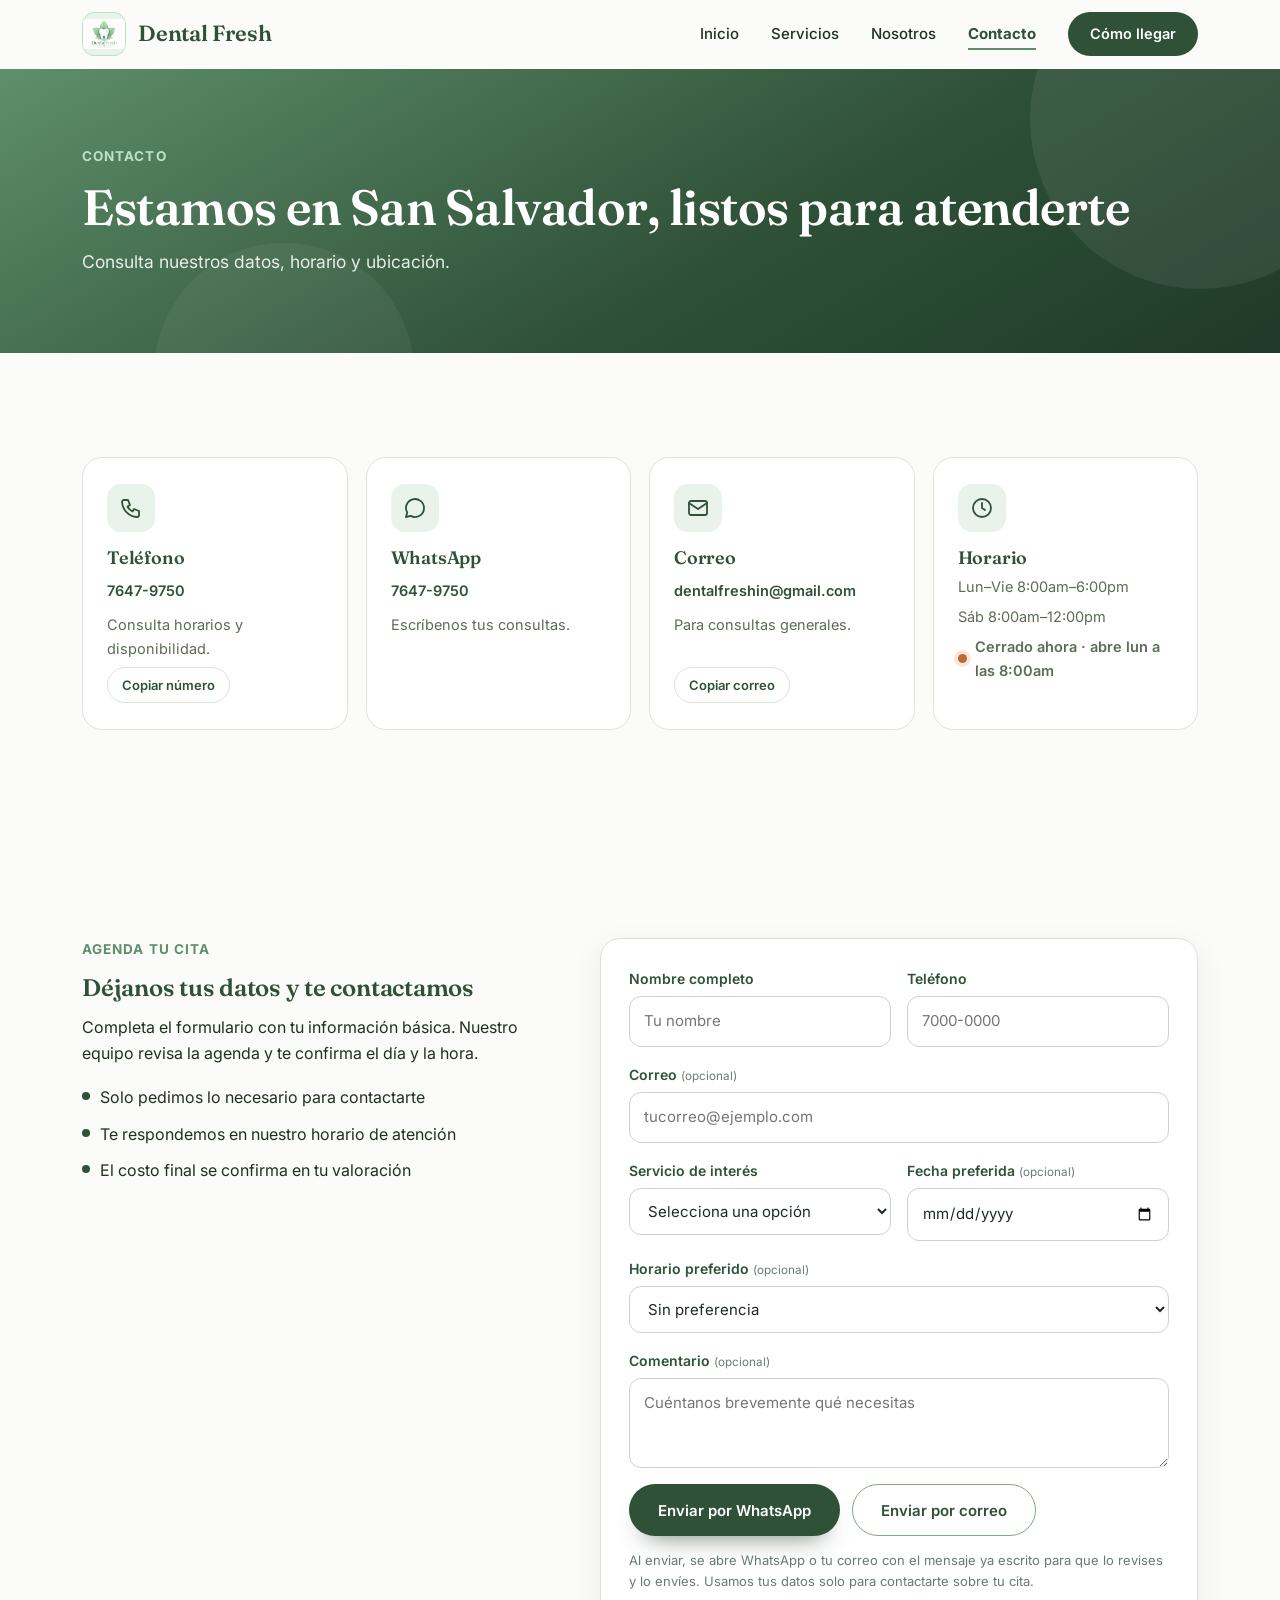
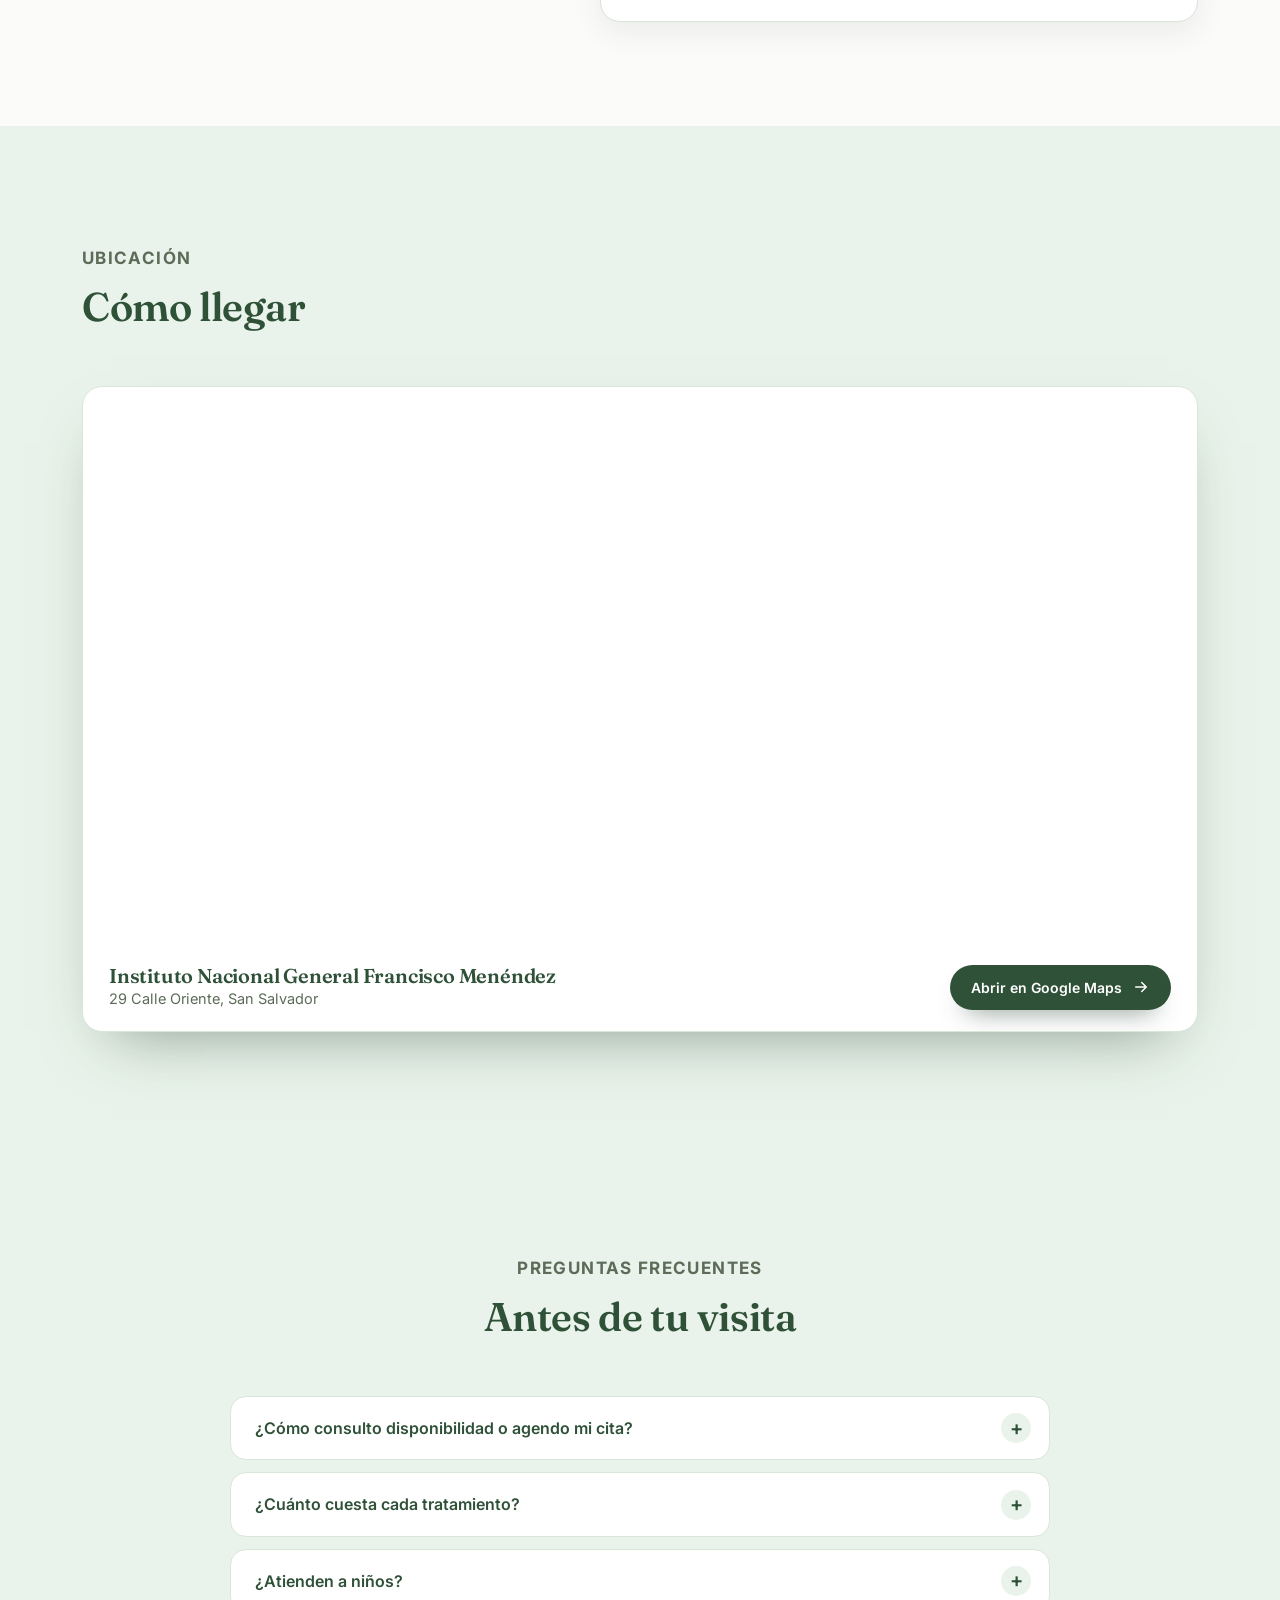
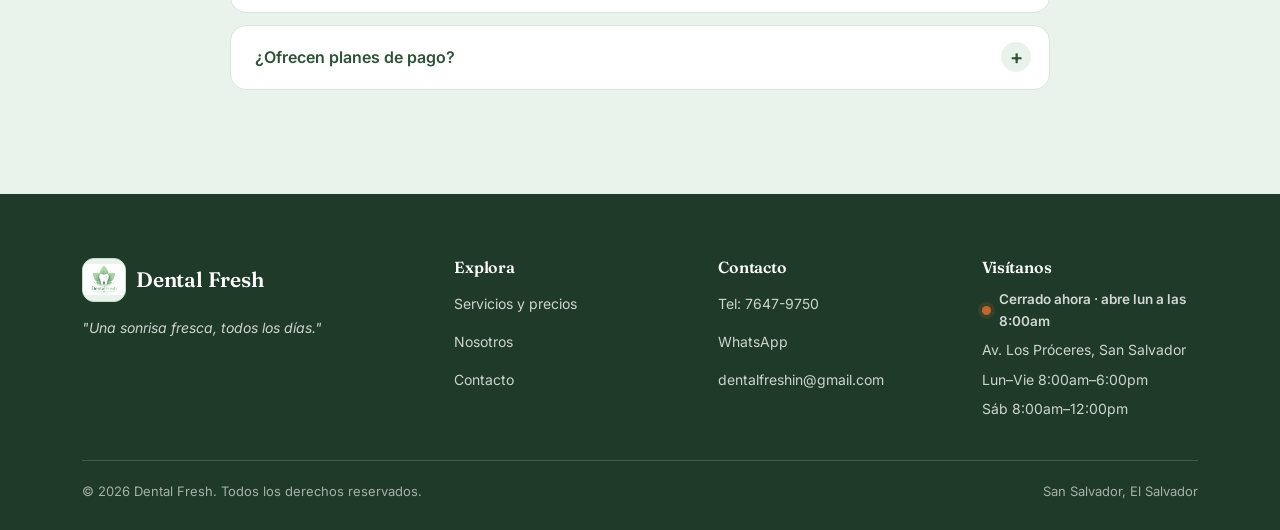
==== commit 109e4941: "Update contacto.html" ====
--- a/contacto.html
+++ b/contacto.html
@@ -186,28 +186,6 @@
   </div>
 </section>
 
-  <section class="section" id="sistema">
-    <div class="wrap">
-      <div class="sys reveal">
-        <div>
-          <p class="eyebrow">Para clínicas y profesionales</p>
-          <h2>¿Te interesa nuestro sistema de gestión?</h2>
-          <p>Dental Fresh se apoya en un sistema de escritorio propio para organizar su trabajo diario. Si tienes una clínica y quieres conocerlo, escríbenos y te damos información.</p>
-          <ul>
-            <li>Citas organizadas por día y horario</li>
-            <li>Pacientes y tratamientos en un solo lugar</li>
-            <li>Acceso con usuario y contraseña</li>
-          </ul>
-        </div>
-        <div class="btn-col">
-          <a class="btn btn-primary" href="mailto:dentalfreshin@gmail.com?subject=Informaci%C3%B3n%20sobre%20el%20sistema%20de%20gesti%C3%B3n&amp;body=Hola%2C%20me%20gustar%C3%ADa%20recibir%20informaci%C3%B3n%20sobre%20el%20sistema%20de%20gesti%C3%B3n%20de%20Dental%20Fresh.">Pedir información por correo</a>
-          <a class="btn btn-ghost" href="https://wa.me/50376479750?text=Hola%2C%20me%20gustar%C3%ADa%20recibir%20informaci%C3%B3n%20sobre%20el%20sistema%20de%20gesti%C3%B3n%20de%20Dental%20Fresh." target="_blank" rel="noopener">Pedir información por WhatsApp</a>
-          <small>Se abre tu correo o WhatsApp con el mensaje ya escrito.</small>
-        </div>
-      </div>
-    </div>
-  </section>
-
   <section class="section alt">
     <div class="wrap">
       <div class="section-head center reveal">
@@ -219,7 +197,6 @@
         <details><summary>¿Cuánto cuesta cada tratamiento?</summary><p>En la página de <a href="servicios.html">Servicios</a> están los precios de referencia. El costo final se confirma después de tu valoración.</p></details>
         <details><summary>¿Atienden a niños?</summary><p>Sí, contamos con odontopediatría, con atención especializada y a gusto para los más pequeños.</p></details>
         <details><summary>¿Ofrecen planes de pago?</summary><p>Sí, la ortodoncia cuenta con planes de pago. Consulta las condiciones por teléfono o WhatsApp.</p></details>
-        <details><summary>¿Qué es el sistema de gestión?</summary><p>Es el sistema de escritorio propio de la clínica para organizar citas, pacientes y tratamientos. Si tienes una clínica y te interesa, puedes <a href="#sistema">pedir información aquí</a>.</p></details>
       </div>
     </div>
   </section>
@@ -238,7 +215,6 @@
           <li><a href="servicios.html">Servicios y precios</a></li>
           <li><a href="nosotros.html">Nosotros</a></li>
           <li><a href="contacto.html">Contacto</a></li>
-          <li><a href="#sistema">Información del sistema</a></li>
         </ul>
       </div>
       <div>
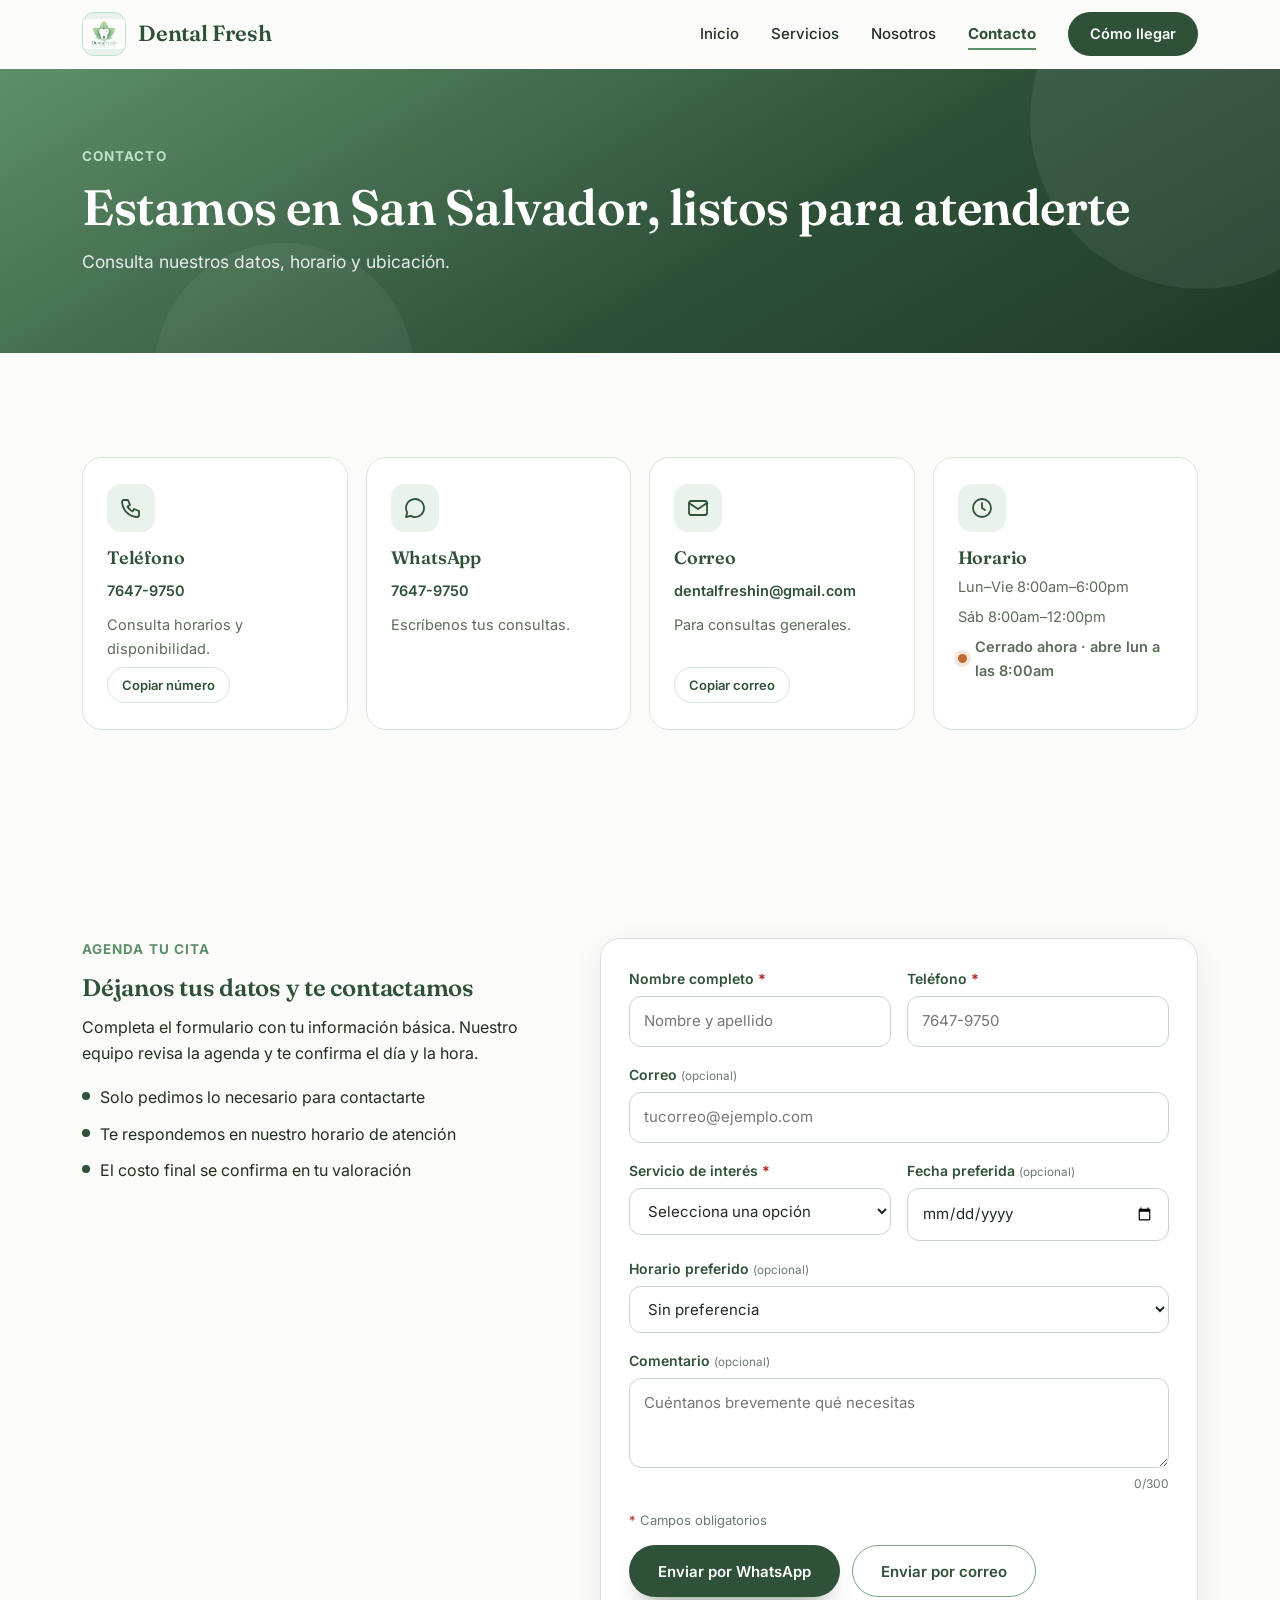
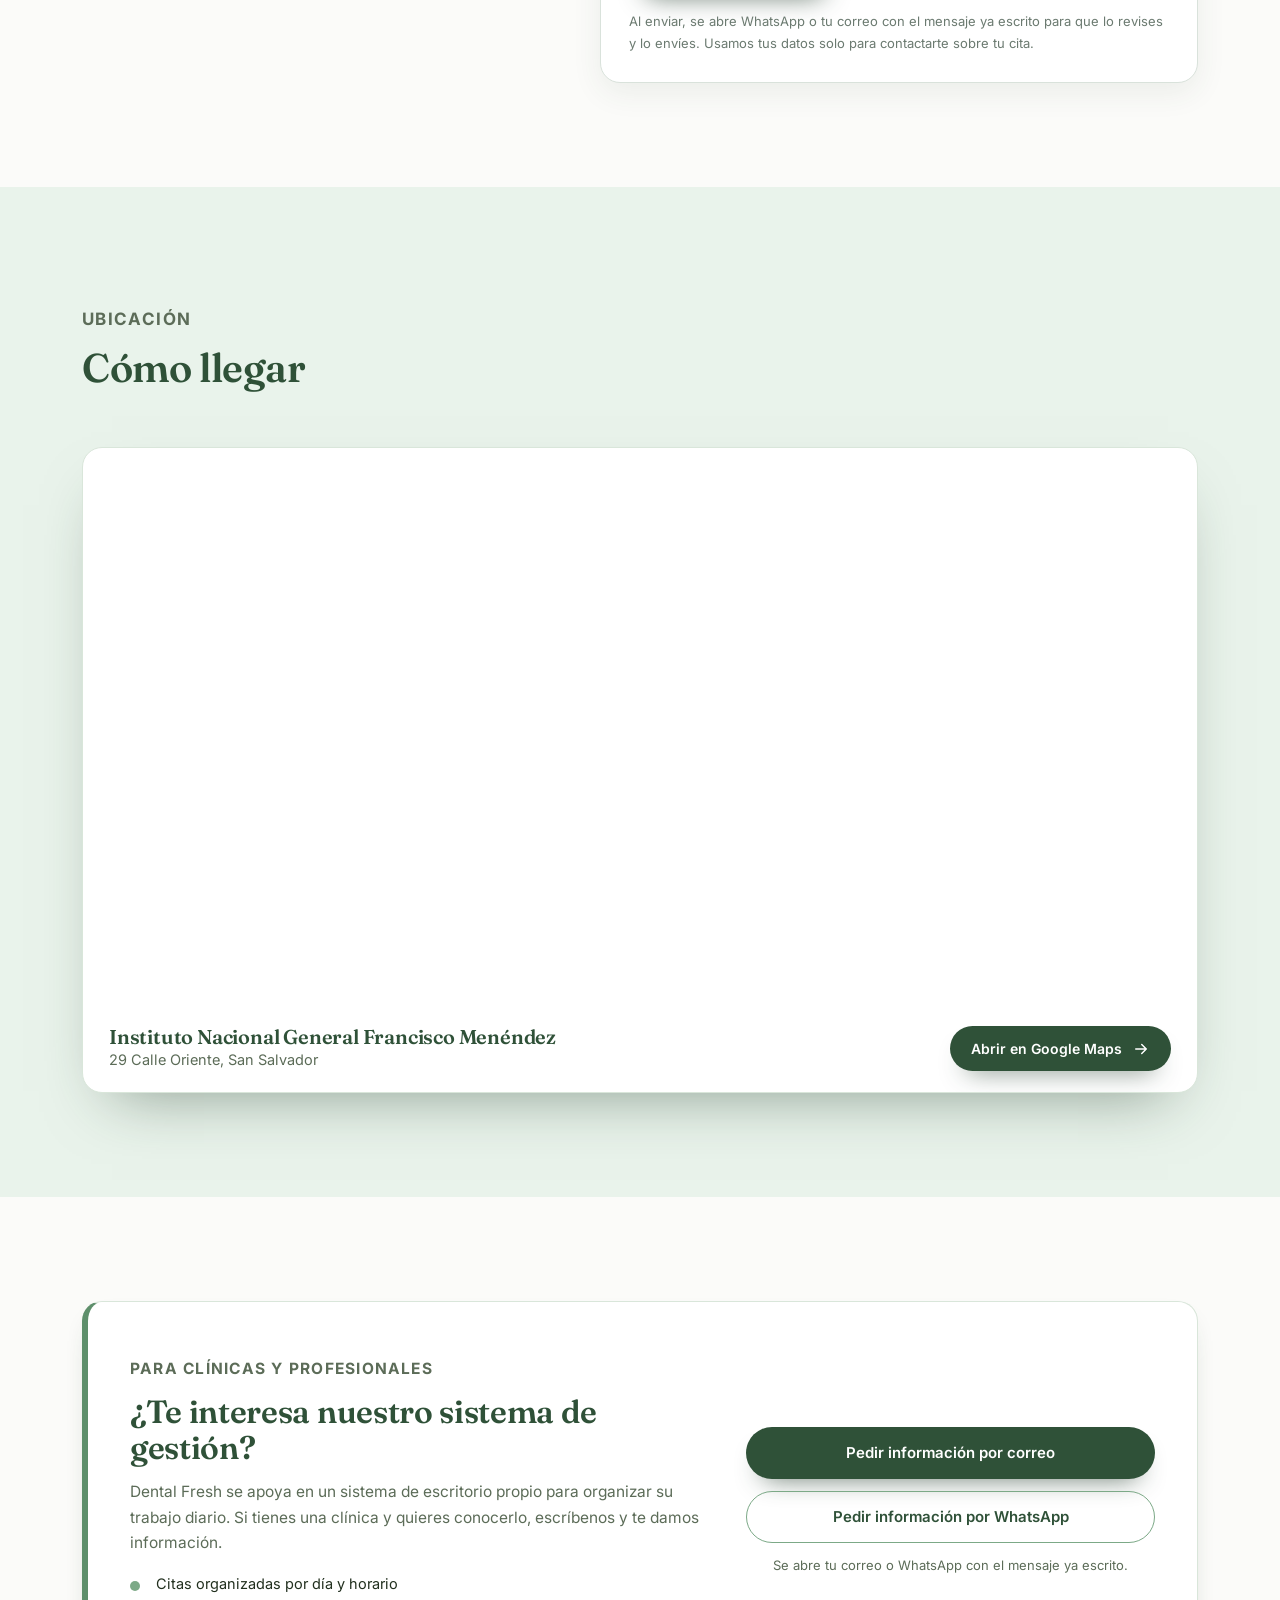
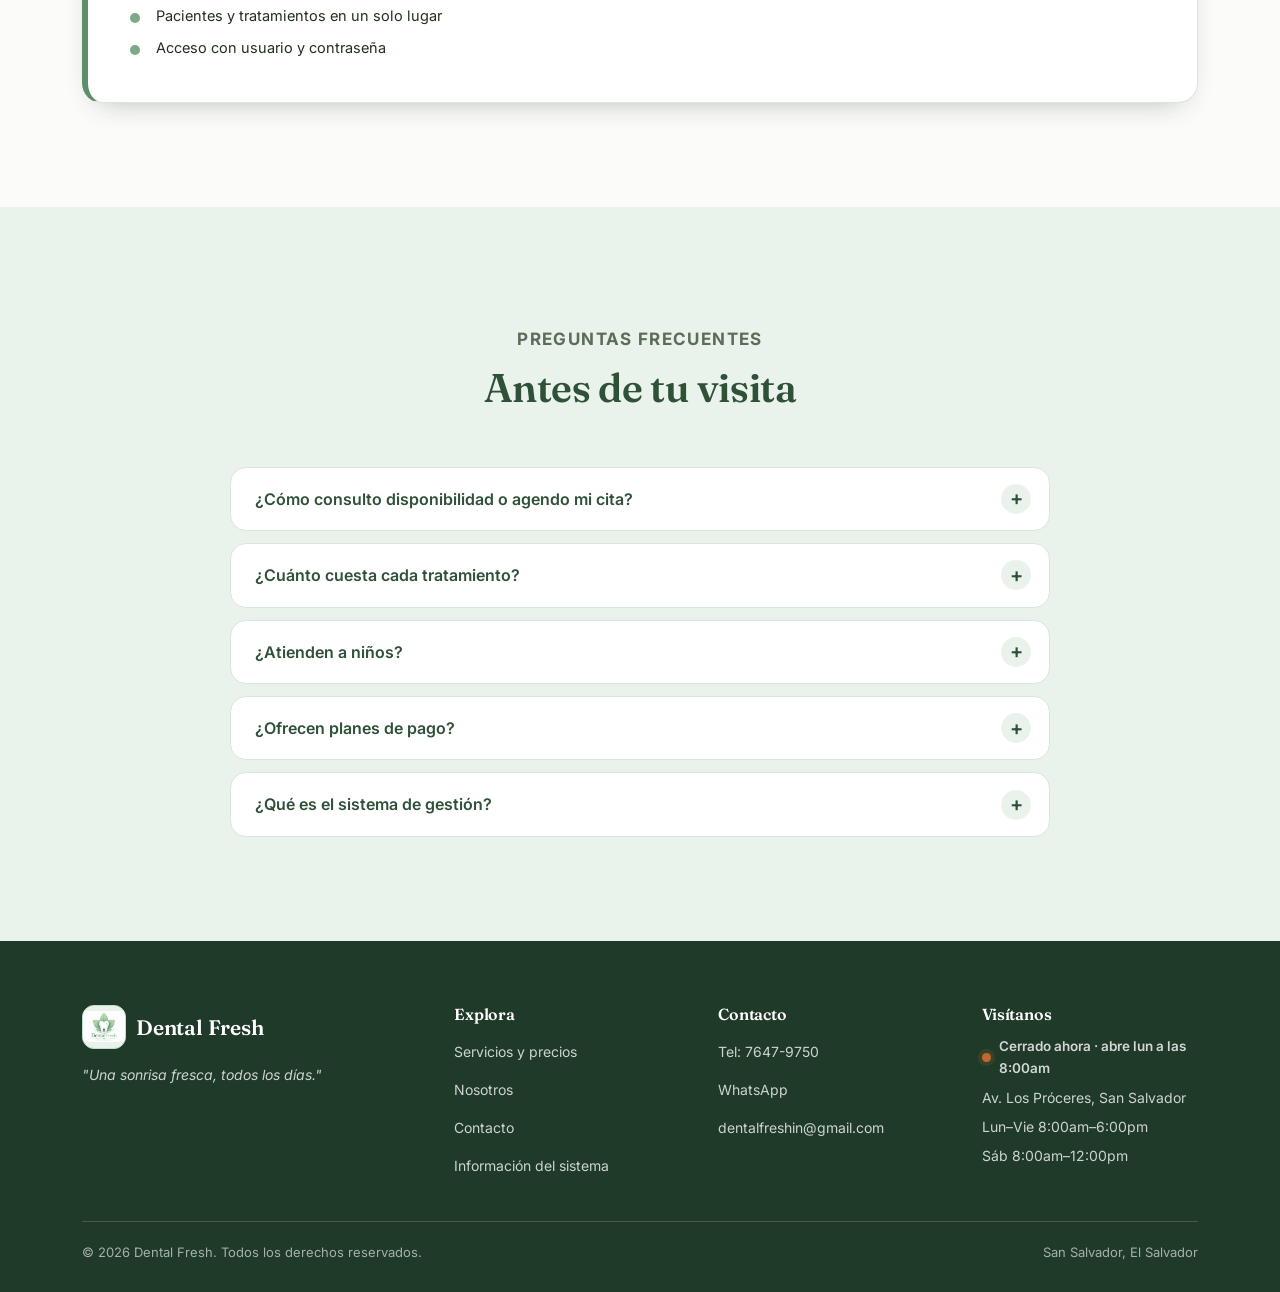
==== commit 2966f542: "Update contacto.html" ====
--- a/contacto.html
+++ b/contacto.html
@@ -32,6 +32,14 @@
 .cita-note{font-size:13px;color:#6b7a70;margin:14px 0 0}
 .cita-msg{display:none;margin-top:14px;padding:12px 14px;border-radius:12px;background:#eaf3ec;color:#2F5138;font-size:14px}
 .cita-msg.show{display:block}
+.cita-err{display:none;font-size:13px;color:#b3261e;margin:0}
+.cita-field.invalid .cita-err{display:block}
+.cita-field.invalid input,.cita-field.invalid select,.cita-field.invalid textarea{border-color:#b3261e}
+.cita-field .req{color:#b3261e;font-weight:700}
+.cita-hp{position:absolute;left:-9999px;width:1px;height:1px;overflow:hidden}
+.cita-msg.error{background:#fdecea;color:#b3261e}
+.cita-msg a{color:inherit;font-weight:600}
+.cita-count{font-size:12px;color:#6b7a70;text-align:right}
 @media(max-width:860px){.cita-grid{grid-template-columns:1fr;gap:24px}.cita-row{grid-template-columns:1fr;gap:0}.cita-form{padding:20px}}
 </style>
 </head>
@@ -115,22 +123,25 @@
         <form class="cita-form reveal" id="form-cita" novalidate>
           <div class="cita-row">
             <div class="cita-field">
-              <label for="c-nombre">Nombre completo</label>
-              <input id="c-nombre" name="nombre" type="text" autocomplete="name" required maxlength="80" placeholder="Tu nombre">
+              <label for="c-nombre">Nombre completo <span class="req" aria-hidden="true">*</span></label>
+              <input id="c-nombre" name="nombre" type="text" autocomplete="name" required minlength="3" maxlength="80" placeholder="Nombre y apellido" aria-describedby="err-nombre">
+              <p class="cita-err" id="err-nombre" role="alert"></p>
             </div>
             <div class="cita-field">
-              <label for="c-tel">Teléfono</label>
-              <input id="c-tel" name="telefono" type="tel" autocomplete="tel" required inputmode="tel" maxlength="20" placeholder="7000-0000">
+              <label for="c-tel">Teléfono <span class="req" aria-hidden="true">*</span></label>
+              <input id="c-tel" name="telefono" type="tel" autocomplete="tel" required inputmode="tel" maxlength="20" placeholder="7647-9750" aria-describedby="err-telefono">
+              <p class="cita-err" id="err-telefono" role="alert"></p>
             </div>
           </div>
           <div class="cita-field">
             <label for="c-correo">Correo <small>(opcional)</small></label>
-            <input id="c-correo" name="correo" type="email" autocomplete="email" maxlength="100" placeholder="tucorreo@ejemplo.com">
+            <input id="c-correo" name="correo" type="email" autocomplete="email" maxlength="100" placeholder="tucorreo@ejemplo.com" aria-describedby="err-correo">
+              <p class="cita-err" id="err-correo" role="alert"></p>
           </div>
           <div class="cita-row">
             <div class="cita-field">
-              <label for="c-servicio">Servicio de interés</label>
-              <select id="c-servicio" name="servicio" required>
+              <label for="c-servicio">Servicio de interés <span class="req" aria-hidden="true">*</span></label>
+              <select id="c-servicio" name="servicio" required aria-describedby="err-servicio">
                 <option value="">Selecciona una opción</option>
                 <option>Limpieza dental</option>
                 <option>Blanqueamiento dental</option>
@@ -140,25 +151,32 @@
                 <option>Odontopediatría</option>
                 <option>Consulta / valoración</option>
               </select>
+              <p class="cita-err" id="err-servicio" role="alert"></p>
             </div>
             <div class="cita-field">
               <label for="c-fecha">Fecha preferida <small>(opcional)</small></label>
-              <input id="c-fecha" name="fecha" type="date">
+              <input id="c-fecha" name="fecha" type="date" aria-describedby="err-fecha">
+              <p class="cita-err" id="err-fecha" role="alert"></p>
             </div>
           </div>
           <div class="cita-field">
             <label for="c-horario">Horario preferido <small>(opcional)</small></label>
-            <select id="c-horario" name="horario">
+            <select id="c-horario" name="horario" aria-describedby="err-horario">
               <option value="">Sin preferencia</option>
               <option>Mañana (8:00am–12:00pm)</option>
               <option>Tarde (12:00pm–6:00pm)</option>
               <option>Sábado en la mañana</option>
             </select>
+              <p class="cita-err" id="err-horario" role="alert"></p>
           </div>
           <div class="cita-field">
             <label for="c-msg">Comentario <small>(opcional)</small></label>
-            <textarea id="c-msg" name="mensaje" maxlength="300" placeholder="Cuéntanos brevemente qué necesitas"></textarea>
-          </div>
+            <textarea id="c-msg" name="mensaje" maxlength="300" placeholder="Cuéntanos brevemente qué necesitas" aria-describedby="err-mensaje"></textarea>
+            <span class="cita-count" id="count-msg" aria-hidden="true">0/300</span>
+              <p class="cita-err" id="err-mensaje" role="alert"></p>
+          </div>
+          <div class="cita-hp" aria-hidden="true"><label>No llenar este campo<input type="text" name="web" tabindex="-1" autocomplete="off"></label></div>
+          <p class="cita-note" style="margin:0 0 14px"><span class="req" style="color:#b3261e">*</span> Campos obligatorios</p>
           <div class="cita-actions">
             <button class="btn btn-primary" type="submit" id="cita-wa">Enviar por WhatsApp</button>
             <button class="btn btn-ghost" type="button" id="cita-mail">Enviar por correo</button>
@@ -186,6 +204,28 @@
   </div>
 </section>
 
+  <section class="section" id="sistema">
+    <div class="wrap">
+      <div class="sys reveal">
+        <div>
+          <p class="eyebrow">Para clínicas y profesionales</p>
+          <h2>¿Te interesa nuestro sistema de gestión?</h2>
+          <p>Dental Fresh se apoya en un sistema de escritorio propio para organizar su trabajo diario. Si tienes una clínica y quieres conocerlo, escríbenos y te damos información.</p>
+          <ul>
+            <li>Citas organizadas por día y horario</li>
+            <li>Pacientes y tratamientos en un solo lugar</li>
+            <li>Acceso con usuario y contraseña</li>
+          </ul>
+        </div>
+        <div class="btn-col">
+          <a class="btn btn-primary" href="mailto:dentalfreshin@gmail.com?subject=Informaci%C3%B3n%20sobre%20el%20sistema%20de%20gesti%C3%B3n&amp;body=Hola%2C%20me%20gustar%C3%ADa%20recibir%20informaci%C3%B3n%20sobre%20el%20sistema%20de%20gesti%C3%B3n%20de%20Dental%20Fresh.">Pedir información por correo</a>
+          <a class="btn btn-ghost" href="https://wa.me/50376479750?text=Hola%2C%20me%20gustar%C3%ADa%20recibir%20informaci%C3%B3n%20sobre%20el%20sistema%20de%20gesti%C3%B3n%20de%20Dental%20Fresh." target="_blank" rel="noopener">Pedir información por WhatsApp</a>
+          <small>Se abre tu correo o WhatsApp con el mensaje ya escrito.</small>
+        </div>
+      </div>
+    </div>
+  </section>
+
   <section class="section alt">
     <div class="wrap">
       <div class="section-head center reveal">
@@ -197,6 +237,7 @@
         <details><summary>¿Cuánto cuesta cada tratamiento?</summary><p>En la página de <a href="servicios.html">Servicios</a> están los precios de referencia. El costo final se confirma después de tu valoración.</p></details>
         <details><summary>¿Atienden a niños?</summary><p>Sí, contamos con odontopediatría, con atención especializada y a gusto para los más pequeños.</p></details>
         <details><summary>¿Ofrecen planes de pago?</summary><p>Sí, la ortodoncia cuenta con planes de pago. Consulta las condiciones por teléfono o WhatsApp.</p></details>
+        <details><summary>¿Qué es el sistema de gestión?</summary><p>Es el sistema de escritorio propio de la clínica para organizar citas, pacientes y tratamientos. Si tienes una clínica y te interesa, puedes <a href="#sistema">pedir información aquí</a>.</p></details>
       </div>
     </div>
   </section>
@@ -215,6 +256,7 @@
           <li><a href="servicios.html">Servicios y precios</a></li>
           <li><a href="nosotros.html">Nosotros</a></li>
           <li><a href="contacto.html">Contacto</a></li>
+          <li><a href="#sistema">Información del sistema</a></li>
         </ul>
       </div>
       <div>
@@ -246,41 +288,130 @@
 <script>
 (function(){
   var f=document.getElementById('form-cita'); if(!f) return;
+  var WA='50376479750', MAIL='dentalfreshin@gmail.com';
+  var HORARIOS_SAB_ERR='Los sábados atendemos solo de 8:00am a 12:00pm.';
   var msg=document.getElementById('cita-msg');
-  var fecha=document.getElementById('c-fecha');
+  var fecha=f.elements.fecha, area=f.elements.mensaje, cnt=document.getElementById('count-msg');
   var hoy=new Date(); hoy.setMinutes(hoy.getMinutes()-hoy.getTimezoneOffset());
   fecha.min=hoy.toISOString().slice(0,10);
-
-  function texto(){
-    var v=function(n){return (f.elements[n].value||'').trim();};
-    var l=['Hola, quiero agendar una cita en Dental Fresh.','',
-      'Nombre: '+v('nombre'),'Teléfono: '+v('telefono')];
-    if(v('correo')) l.push('Correo: '+v('correo'));
-    l.push('Servicio: '+v('servicio'));
-    if(v('fecha')) l.push('Fecha preferida: '+v('fecha'));
-    if(v('horario')) l.push('Horario preferido: '+v('horario'));
-    if(v('mensaje')) l.push('Comentario: '+v('mensaje'));
-    return l.join('\n');
-  }
-  function aviso(t){msg.textContent=t;msg.classList.add('show');}
-  function valido(){
-    if(!f.reportValidity()) return false;
-    var tel=f.elements.telefono.value.replace(/\D/g,'');
-    if(tel.length<8){f.elements.telefono.setCustomValidity('Escribe un teléfono válido');f.elements.telefono.reportValidity();return false;}
-    return true;
-  }
-  f.elements.telefono.addEventListener('input',function(){this.setCustomValidity('');});
-
-  f.addEventListener('submit',function(e){
-    e.preventDefault(); if(!valido()) return;
-    window.open('https://wa.me/50376479750?text='+encodeURIComponent(texto()),'_blank','noopener');
-    aviso('Se abrió WhatsApp con tu mensaje. Solo falta que lo envíes.');
+  var max=new Date(hoy); max.setMonth(max.getMonth()+6); fecha.max=max.toISOString().slice(0,10);
+
+  var DIAS=['domingo','lunes','martes','miércoles','jueves','viernes','sábado'];
+  var MESES=['enero','febrero','marzo','abril','mayo','junio','julio','agosto','septiembre','octubre','noviembre','diciembre'];
+  var v=function(n){return (f.elements[n].value||'').replace(/[ \t]+/g,' ').trim();};
+
+  /* ---------- Validación (misma lógica que el servidor) ---------- */
+  function validar(){
+    var e={}, nombre=v('nombre');
+    if(!nombre) e.nombre='Escribe tu nombre completo.';
+    else if(nombre.length<3) e.nombre='El nombre debe tener al menos 3 caracteres.';
+    else if(!/^[A-Za-zÁÉÍÓÚÜÑáéíóúüñ][A-Za-zÁÉÍÓÚÜÑáéíóúüñ '.\-]*$/.test(nombre)) e.nombre='El nombre solo puede llevar letras y espacios.';
+    else if(nombre.indexOf(' ')<0) e.nombre='Escribe tu nombre y apellido.';
+
+    var crudo=v('telefono'), d=crudo.replace(/\D/g,'');
+    if(d.length===11&&d.indexOf('503')===0) d=d.slice(3);
+    if(!crudo) e.telefono='Escribe tu número de teléfono.';
+    else if(/[^\d\s\-+()]/.test(crudo)) e.telefono='El teléfono solo puede llevar números.';
+    else if(d.length!==8||'267'.indexOf(d[0])<0) e.telefono='Escribe un teléfono de 8 dígitos, por ejemplo 7647-9750.';
+    else if(/^(\d)\1+$/.test(d)) e.telefono='Revisa el número, parece incorrecto.';
+
+    var c=v('correo');
+    if(c&&!/^[A-Za-z0-9._%+\-]+@[A-Za-z0-9\-]+(\.[A-Za-z0-9\-]+)*\.[A-Za-z]{2,}$/.test(c)) e.correo='Escribe un correo válido, por ejemplo nombre@correo.com.';
+
+    if(!v('servicio')) e.servicio='Selecciona un servicio.';
+
+    var fx=v('fecha'), dia=null;
+    if(fx){
+      var p=fx.split('-'), dt=new Date(+p[0],+p[1]-1,+p[2]); dia=dt.getDay();
+      if(fx<fecha.min) e.fecha='La fecha no puede ser anterior a hoy.';
+      else if(fx>fecha.max) e.fecha='Elige una fecha dentro de los próximos 6 meses.';
+      else if(dia===0) e.fecha='Los domingos no atendemos. Elige de lunes a sábado.';
+    }
+    var h=v('horario');
+    if(h&&fx&&!e.fecha){
+      if(dia===6&&h.indexOf('Tarde')===0) e.horario=HORARIOS_SAB_ERR;
+      else if(dia>=1&&dia<=5&&h==='Sábado en la mañana') e.horario='Ese horario es solo para sábados. Cambia la fecha o el horario.';
+    }
+    if(v('mensaje').length>300) e.mensaje='El comentario no puede pasar de 300 caracteres.';
+    return e;
+  }
+  function pintar(e){
+    var primero=null;
+    ['nombre','telefono','correo','servicio','fecha','horario','mensaje'].forEach(function(n){
+      var el=f.elements[n], box=el.closest('.cita-field'), p=document.getElementById('err-'+n);
+      if(e[n]){ if(p) p.textContent=e[n]; box.classList.add('invalid'); el.setAttribute('aria-invalid','true'); if(!primero) primero=el; }
+      else { if(p) p.textContent=''; box.classList.remove('invalid'); el.removeAttribute('aria-invalid'); }
+    });
+    if(primero) primero.focus();
+  }
+  /* limpia el error de un campo en cuanto se corrige */
+  Array.prototype.forEach.call(f.elements,function(el){
+    if(!el.name||el.name==='web') return;
+    var ev=(el.tagName==='SELECT'||el.type==='date')?'change':'input';
+    el.addEventListener(ev,function(){
+      var box=el.closest('.cita-field'); if(box&&box.classList.contains('invalid')){ var e=validar(); if(!e[el.name]){ pintar2(el.name); } }
+    });
   });
-  document.getElementById('cita-mail').addEventListener('click',function(){
-    if(!valido()) return;
-    window.location.href='mailto:dentalfreshin@gmail.com?subject='+encodeURIComponent('Solicitud de cita')+'&body='+encodeURIComponent(texto());
-    aviso('Se abrió tu correo con el mensaje. Solo falta que lo envíes.');
+  function pintar2(n){ var el=f.elements[n], box=el.closest('.cita-field'), p=document.getElementById('err-'+n); box.classList.remove('invalid'); el.removeAttribute('aria-invalid'); if(p) p.textContent=''; }
+  /* el teléfono se da formato mientras se escribe: 7647-9750 */
+  f.elements.telefono.addEventListener('blur',function(){
+    var d=this.value.replace(/\D/g,''); if(d.length===11&&d.indexOf('503')===0) d=d.slice(3);
+    if(d.length===8) this.value=d.slice(0,4)+'-'+d.slice(4);
   });
+  area.addEventListener('input',function(){cnt.textContent=area.value.length+'/300';});
+
+  /* ---------- Mensaje ordenado (respaldo si el servidor no responde) ---------- */
+  function fechaLarga(iso){var p=iso.split('-'),d=new Date(+p[0],+p[1]-1,+p[2]);var s=DIAS[d.getDay()];return s.charAt(0).toUpperCase()+s.slice(1)+' '+d.getDate()+' de '+MESES[d.getMonth()]+' de '+d.getFullYear();}
+  function textoLocal(folio){
+    var l='━━━━━━━━━━━━━━━';
+    var a=['Hola, quiero agendar una cita en Dental Fresh.','','🦷 *SOLICITUD DE CITA*',l,'*Folio:* #'+String(folio).padStart(4,'0'),'*Nombre:* '+v('nombre'),'*Teléfono:* '+v('telefono')];
+    if(v('correo')) a.push('*Correo:* '+v('correo'));
+    a.push('*Servicio:* '+v('servicio'));
+    if(v('fecha')) a.push('*Fecha preferida:* '+fechaLarga(v('fecha')));
+    if(v('horario')) a.push('*Horario:* '+v('horario'));
+    if(v('mensaje')) a.push('*Comentario:* '+v('mensaje'));
+    a.push(l,'_Dental Fresh · Una sonrisa fresca, todos los días._');
+    return a.join('\n');
+  }
+
+  function aviso(html,error){ msg.innerHTML=html; msg.classList.toggle('error',!!error); msg.classList.add('show'); }
+  function abrirWA(url){
+    var w=window.open(url,'_blank','noopener');
+    if(!w) aviso('Tu navegador bloqueó la ventana. <a href="'+url+'" target="_blank" rel="noopener">Toca aquí para abrir WhatsApp</a>.');
+  }
+
+  /* ---------- Base de datos de la página (localStorage del navegador) ---------- */
+  var KEY='dentalfresh_citas';
+  function leerCitas(){ try{ return JSON.parse(localStorage.getItem(KEY))||[]; }catch(e){ return []; } }
+  function guardarCita(){
+    var lista=leerCitas(), ahora=Date.now(), tel=v('telefono'), srv=v('servicio');
+    var dup=lista.filter(function(c){return c.telefono===tel&&c.servicio===srv&&c.estado==='pendiente'&&ahora-c.ts<600000;})[0];
+    if(dup) return {id:dup.id,guardada:true};
+    var id=lista.reduce(function(m,c){return Math.max(m,c.id);},0)+1;
+    lista.push({id:id,nombre:v('nombre'),telefono:tel,correo:v('correo')||null,servicio:srv,
+      fecha:v('fecha')||null,horario:v('horario')||null,mensaje:v('mensaje')||null,
+      estado:'pendiente',creado:new Date().toLocaleString('es-SV'),ts:ahora});
+    try{ localStorage.setItem(KEY,JSON.stringify(lista)); return {id:id,guardada:true}; }
+    catch(e){ return {id:id,guardada:false}; }   /* almacenamiento bloqueado: igual se envía */
+  }
+
+  /* ---------- Envío: valida → guarda → abre WhatsApp/correo ---------- */
+  function enviar(canal){
+    if(f.elements.web&&f.elements.web.value) return;          /* antispam */
+    var e=validar(); pintar(e); if(Object.keys(e).length){ aviso('Revisa los campos marcados en rojo.',true); return; }
+    var r=guardarCita(), texto=textoLocal(r.id);
+    var nota=(r.guardada?'Solicitud guardada.':'')+' Tu folio es #'+String(r.id).padStart(4,'0')+'.';
+    if(canal==='wa'){
+      abrirWA('https://wa.me/'+WA+'?text='+encodeURIComponent(texto));
+      if(!msg.querySelector('a')) aviso(nota+' Se abrió WhatsApp con tu mensaje. Solo falta que lo envíes.');
+    }else{
+      aviso(nota+' Se abrió tu correo con el mensaje. Solo falta que lo envíes.');
+      window.location.href='mailto:'+MAIL+'?subject='+encodeURIComponent('Solicitud de cita #'+String(r.id).padStart(4,'0'))+'&body='+encodeURIComponent(texto);
+    }
+    f.reset(); cnt.textContent='0/300';
+  }
+  f.addEventListener('submit',function(ev){ev.preventDefault(); enviar('wa');});
+  document.getElementById('cita-mail').addEventListener('click',function(){enviar('mail');});
 })();
 </script>
 </body>
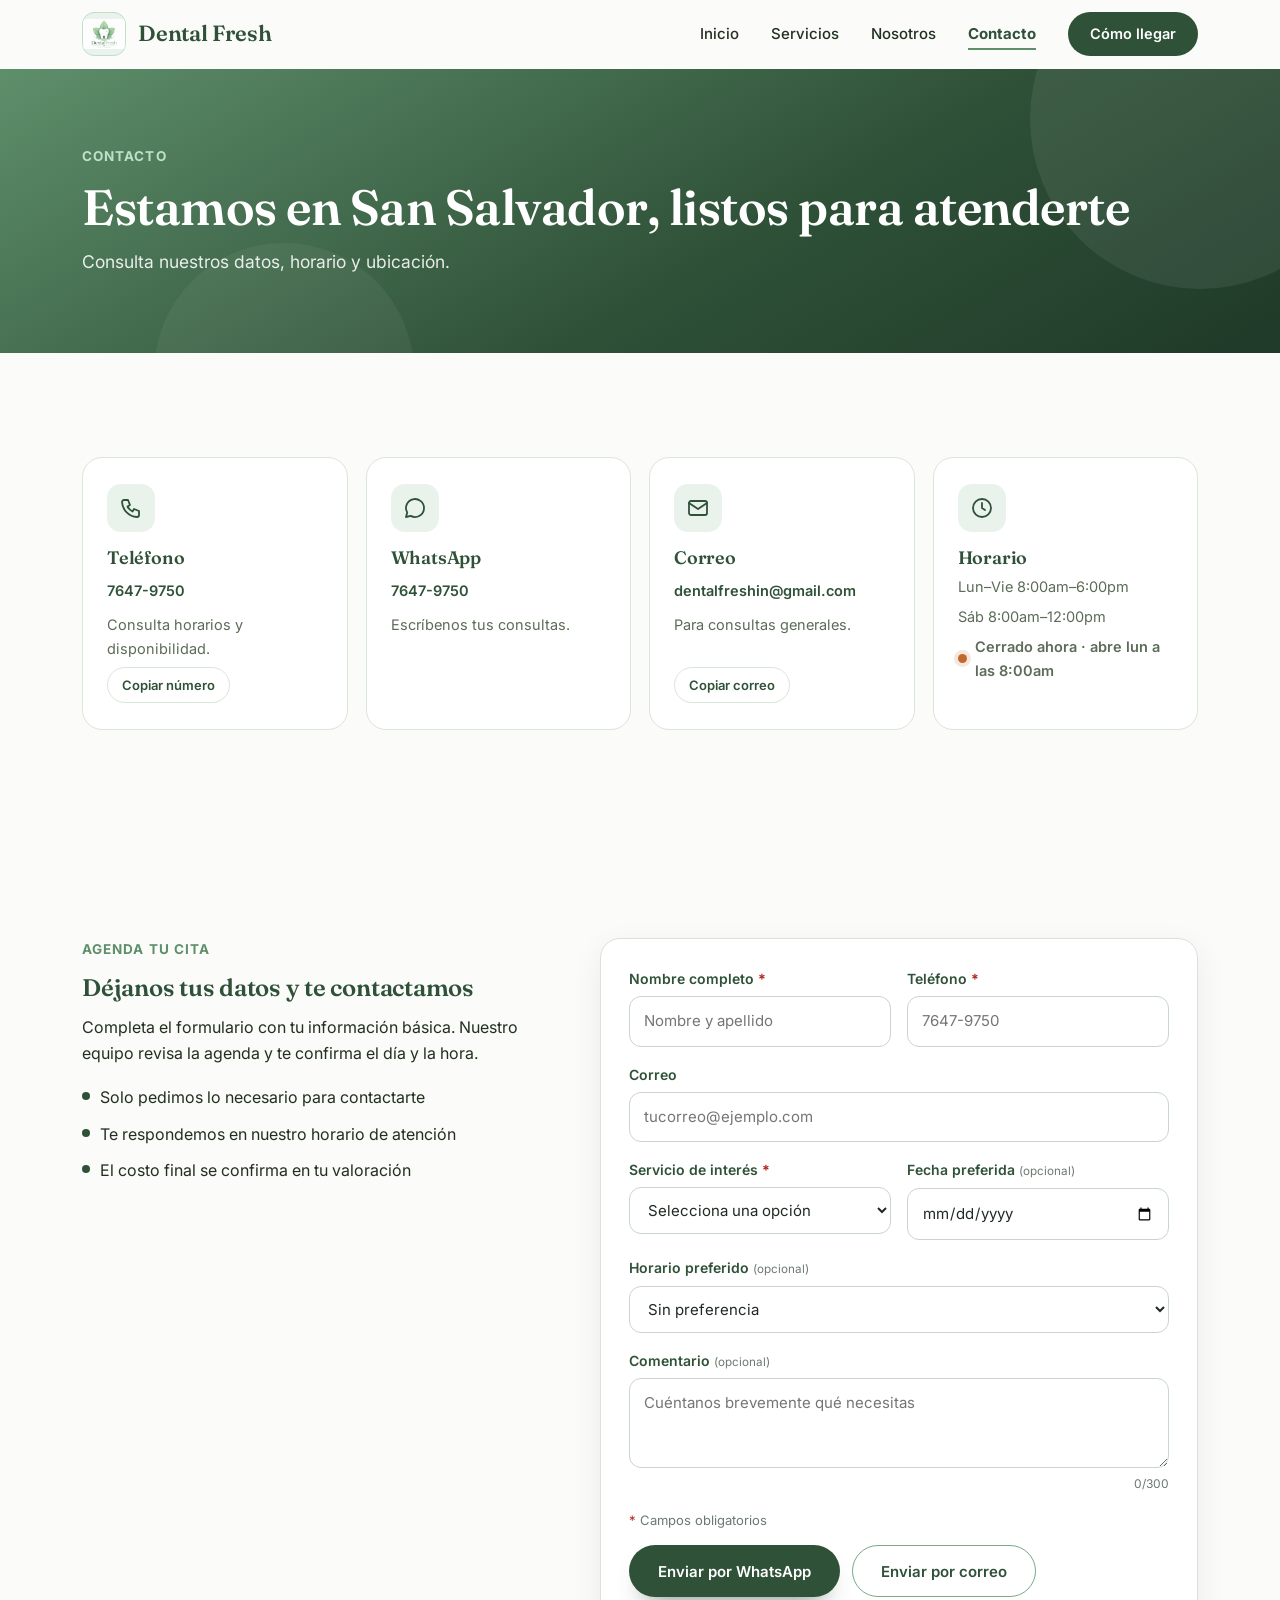
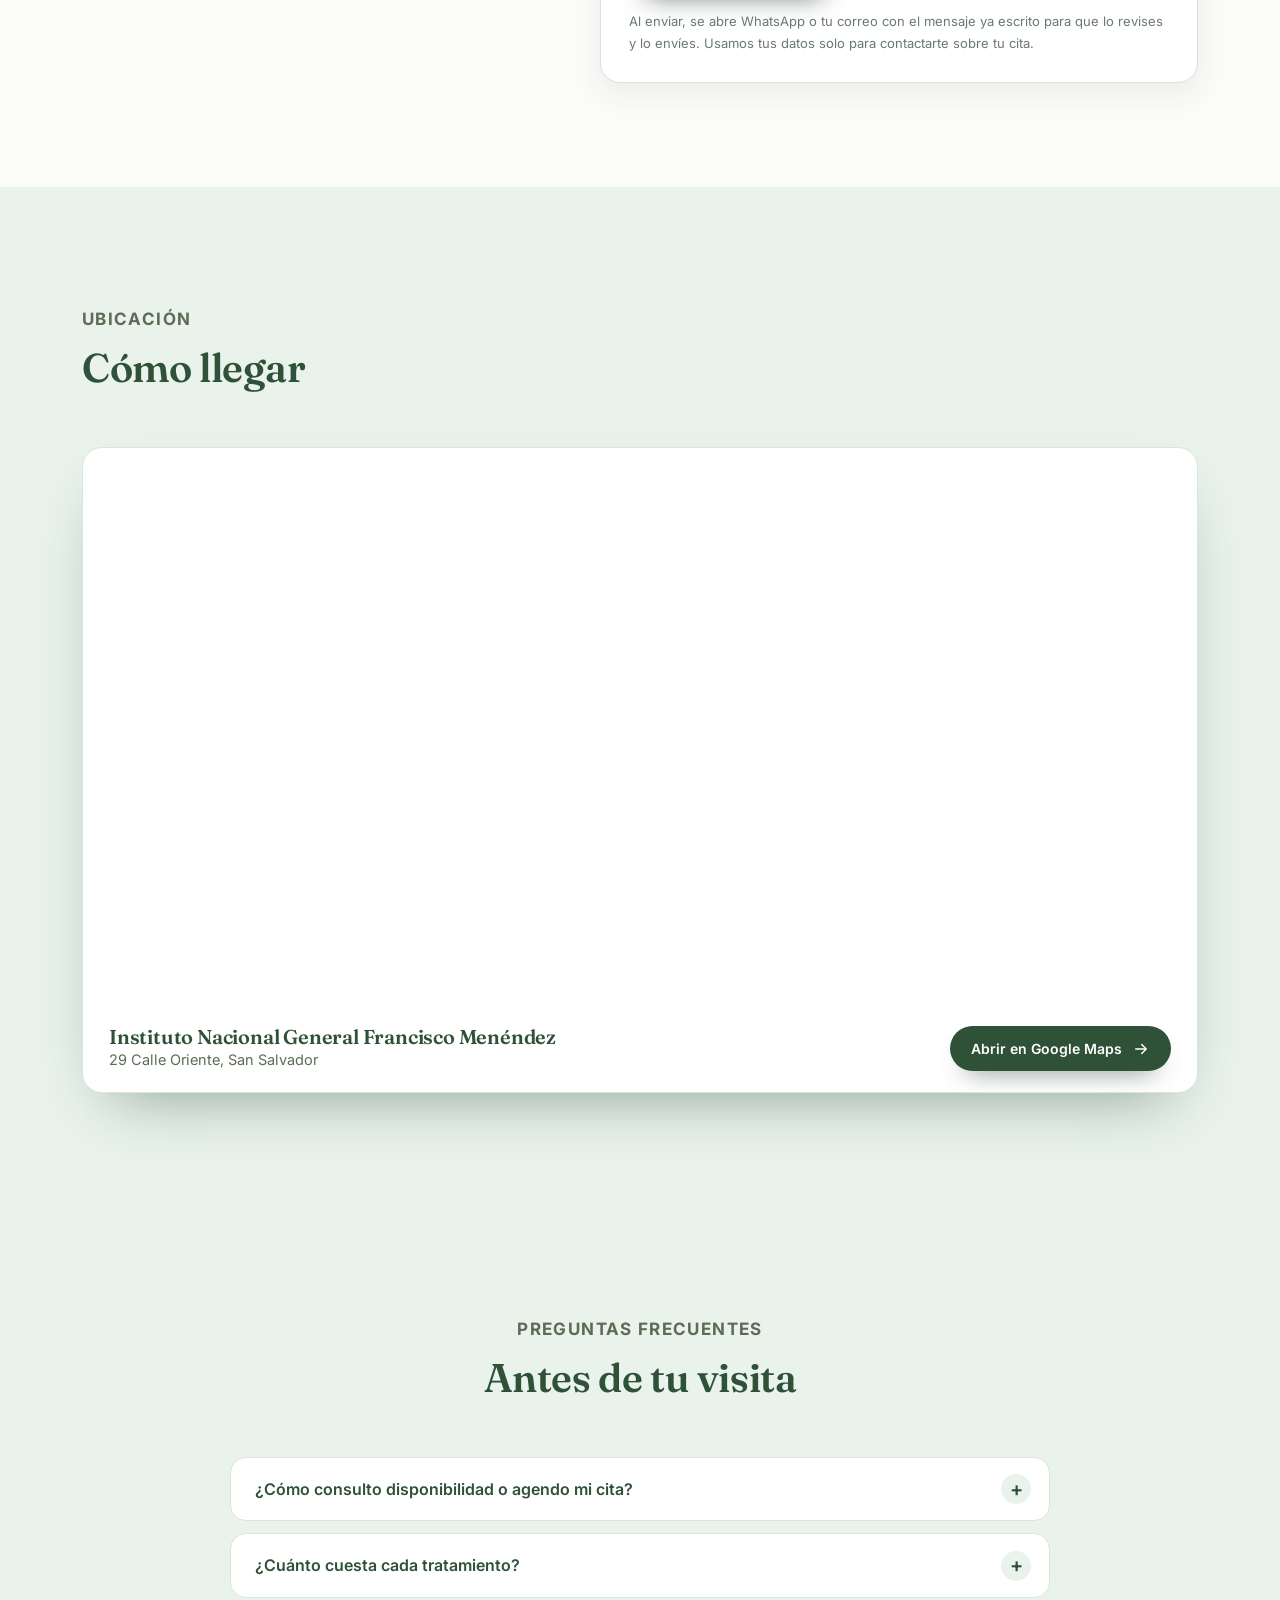
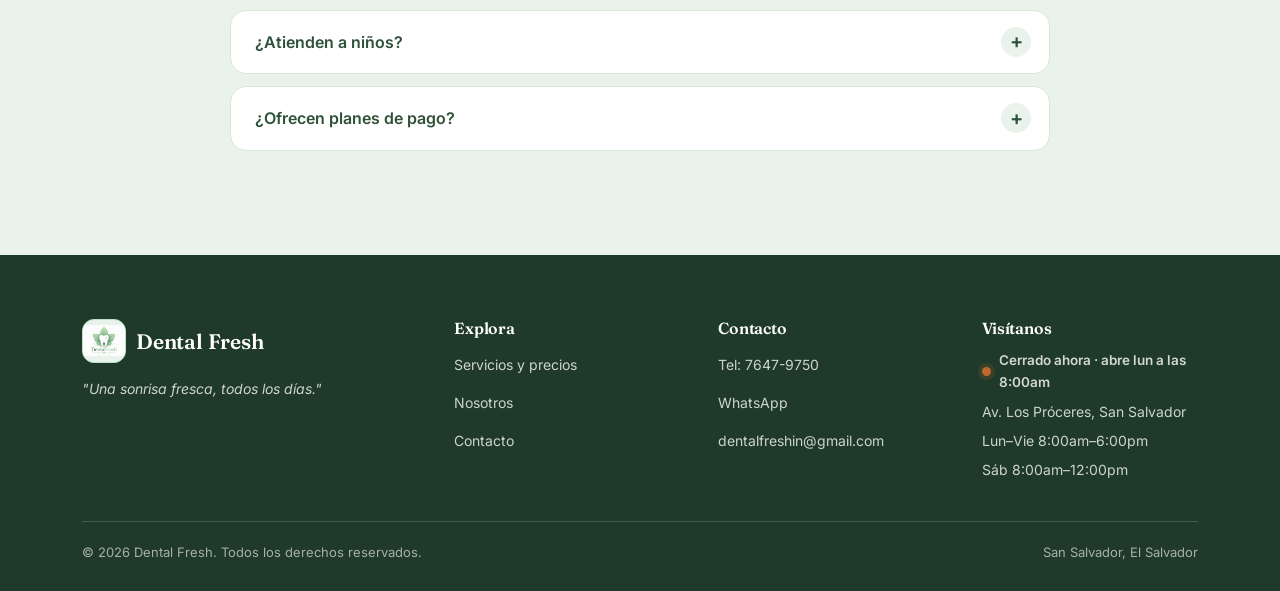
==== commit 0e76fb2b: "Update contacto.html" ====
--- a/contacto.html
+++ b/contacto.html
@@ -134,7 +134,7 @@
             </div>
           </div>
           <div class="cita-field">
-            <label for="c-correo">Correo <small>(opcional)</small></label>
+            <label for="c-correo">Correo</label>
             <input id="c-correo" name="correo" type="email" autocomplete="email" maxlength="100" placeholder="tucorreo@ejemplo.com" aria-describedby="err-correo">
               <p class="cita-err" id="err-correo" role="alert"></p>
           </div>
@@ -204,29 +204,7 @@
   </div>
 </section>
 
-  <section class="section" id="sistema">
-    <div class="wrap">
-      <div class="sys reveal">
-        <div>
-          <p class="eyebrow">Para clínicas y profesionales</p>
-          <h2>¿Te interesa nuestro sistema de gestión?</h2>
-          <p>Dental Fresh se apoya en un sistema de escritorio propio para organizar su trabajo diario. Si tienes una clínica y quieres conocerlo, escríbenos y te damos información.</p>
-          <ul>
-            <li>Citas organizadas por día y horario</li>
-            <li>Pacientes y tratamientos en un solo lugar</li>
-            <li>Acceso con usuario y contraseña</li>
-          </ul>
-        </div>
-        <div class="btn-col">
-          <a class="btn btn-primary" href="mailto:dentalfreshin@gmail.com?subject=Informaci%C3%B3n%20sobre%20el%20sistema%20de%20gesti%C3%B3n&amp;body=Hola%2C%20me%20gustar%C3%ADa%20recibir%20informaci%C3%B3n%20sobre%20el%20sistema%20de%20gesti%C3%B3n%20de%20Dental%20Fresh.">Pedir información por correo</a>
-          <a class="btn btn-ghost" href="https://wa.me/50376479750?text=Hola%2C%20me%20gustar%C3%ADa%20recibir%20informaci%C3%B3n%20sobre%20el%20sistema%20de%20gesti%C3%B3n%20de%20Dental%20Fresh." target="_blank" rel="noopener">Pedir información por WhatsApp</a>
-          <small>Se abre tu correo o WhatsApp con el mensaje ya escrito.</small>
-        </div>
-      </div>
-    </div>
-  </section>
-
-  <section class="section alt">
+    <section class="section alt">
     <div class="wrap">
       <div class="section-head center reveal">
         <p class="eyebrow">Preguntas frecuentes</p>
@@ -237,7 +215,6 @@
         <details><summary>¿Cuánto cuesta cada tratamiento?</summary><p>En la página de <a href="servicios.html">Servicios</a> están los precios de referencia. El costo final se confirma después de tu valoración.</p></details>
         <details><summary>¿Atienden a niños?</summary><p>Sí, contamos con odontopediatría, con atención especializada y a gusto para los más pequeños.</p></details>
         <details><summary>¿Ofrecen planes de pago?</summary><p>Sí, la ortodoncia cuenta con planes de pago. Consulta las condiciones por teléfono o WhatsApp.</p></details>
-        <details><summary>¿Qué es el sistema de gestión?</summary><p>Es el sistema de escritorio propio de la clínica para organizar citas, pacientes y tratamientos. Si tienes una clínica y te interesa, puedes <a href="#sistema">pedir información aquí</a>.</p></details>
       </div>
     </div>
   </section>
@@ -256,7 +233,6 @@
           <li><a href="servicios.html">Servicios y precios</a></li>
           <li><a href="nosotros.html">Nosotros</a></li>
           <li><a href="contacto.html">Contacto</a></li>
-          <li><a href="#sistema">Información del sistema</a></li>
         </ul>
       </div>
       <div>
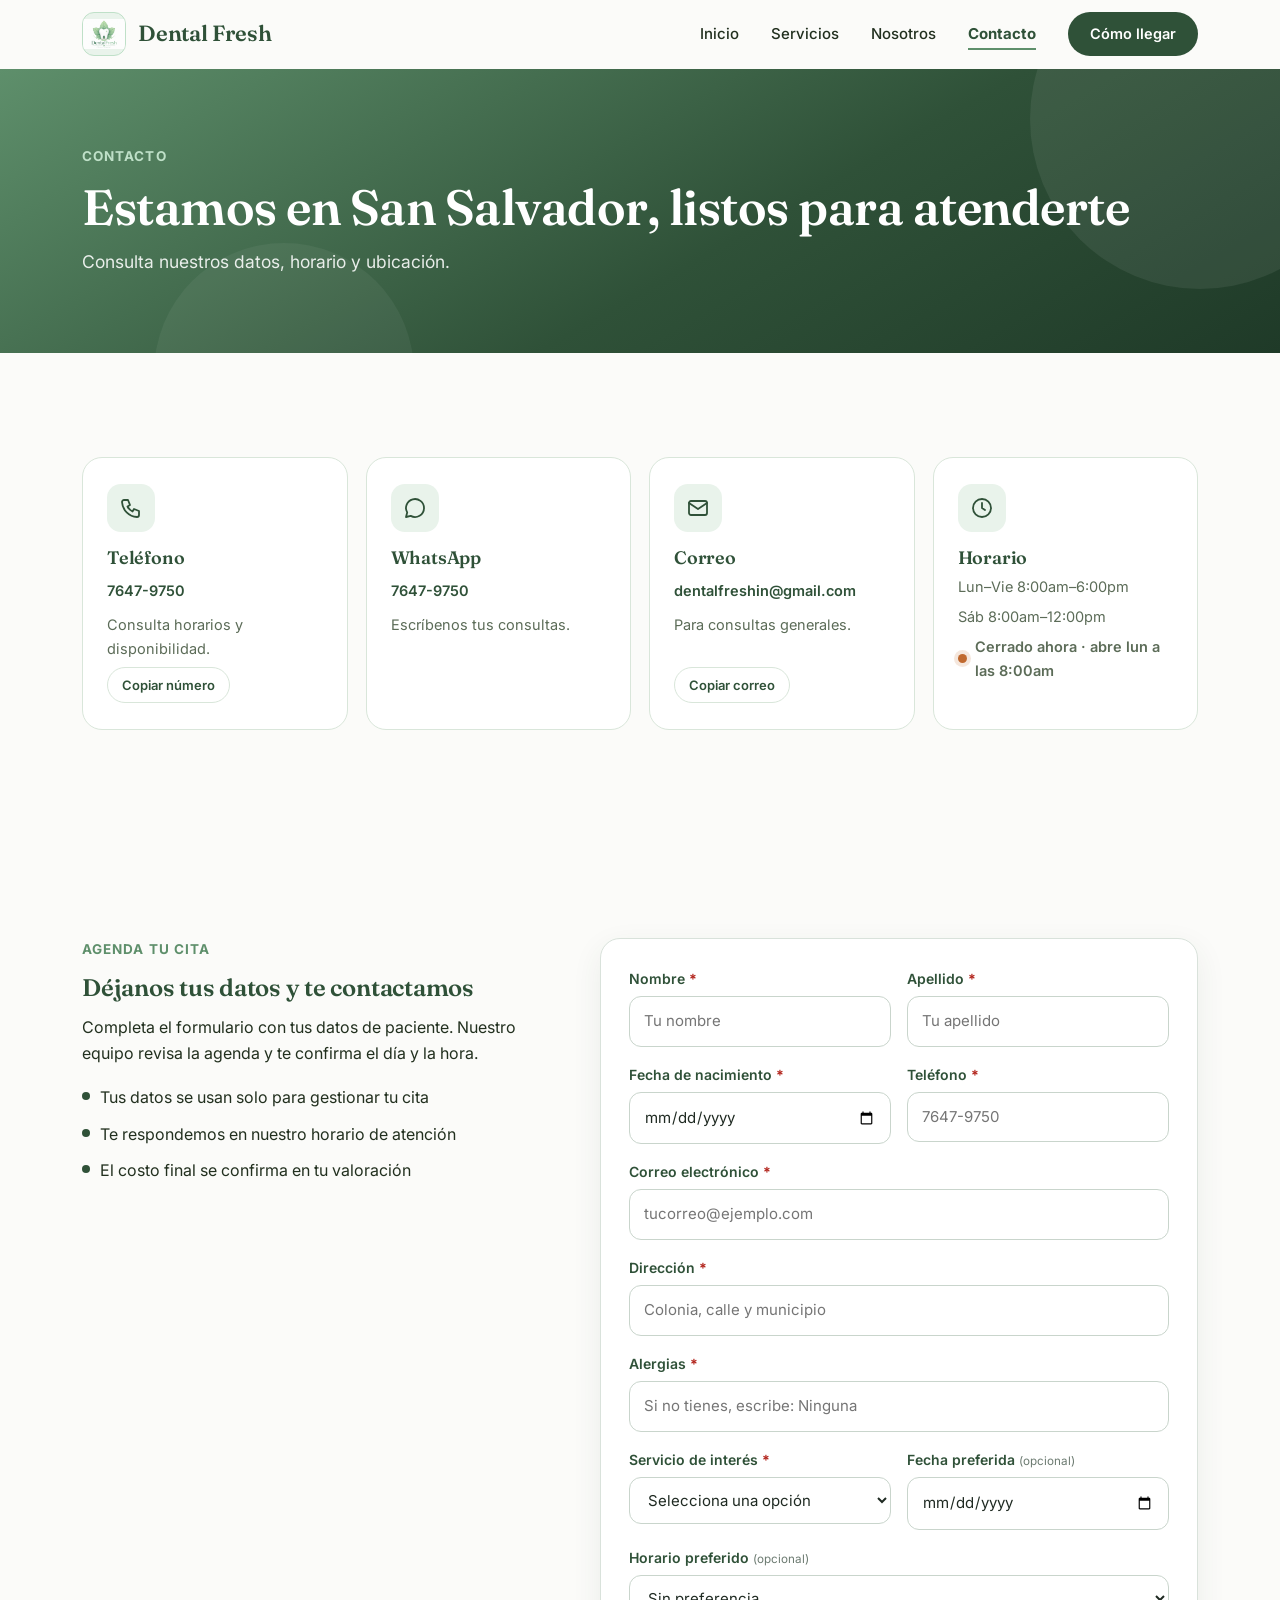
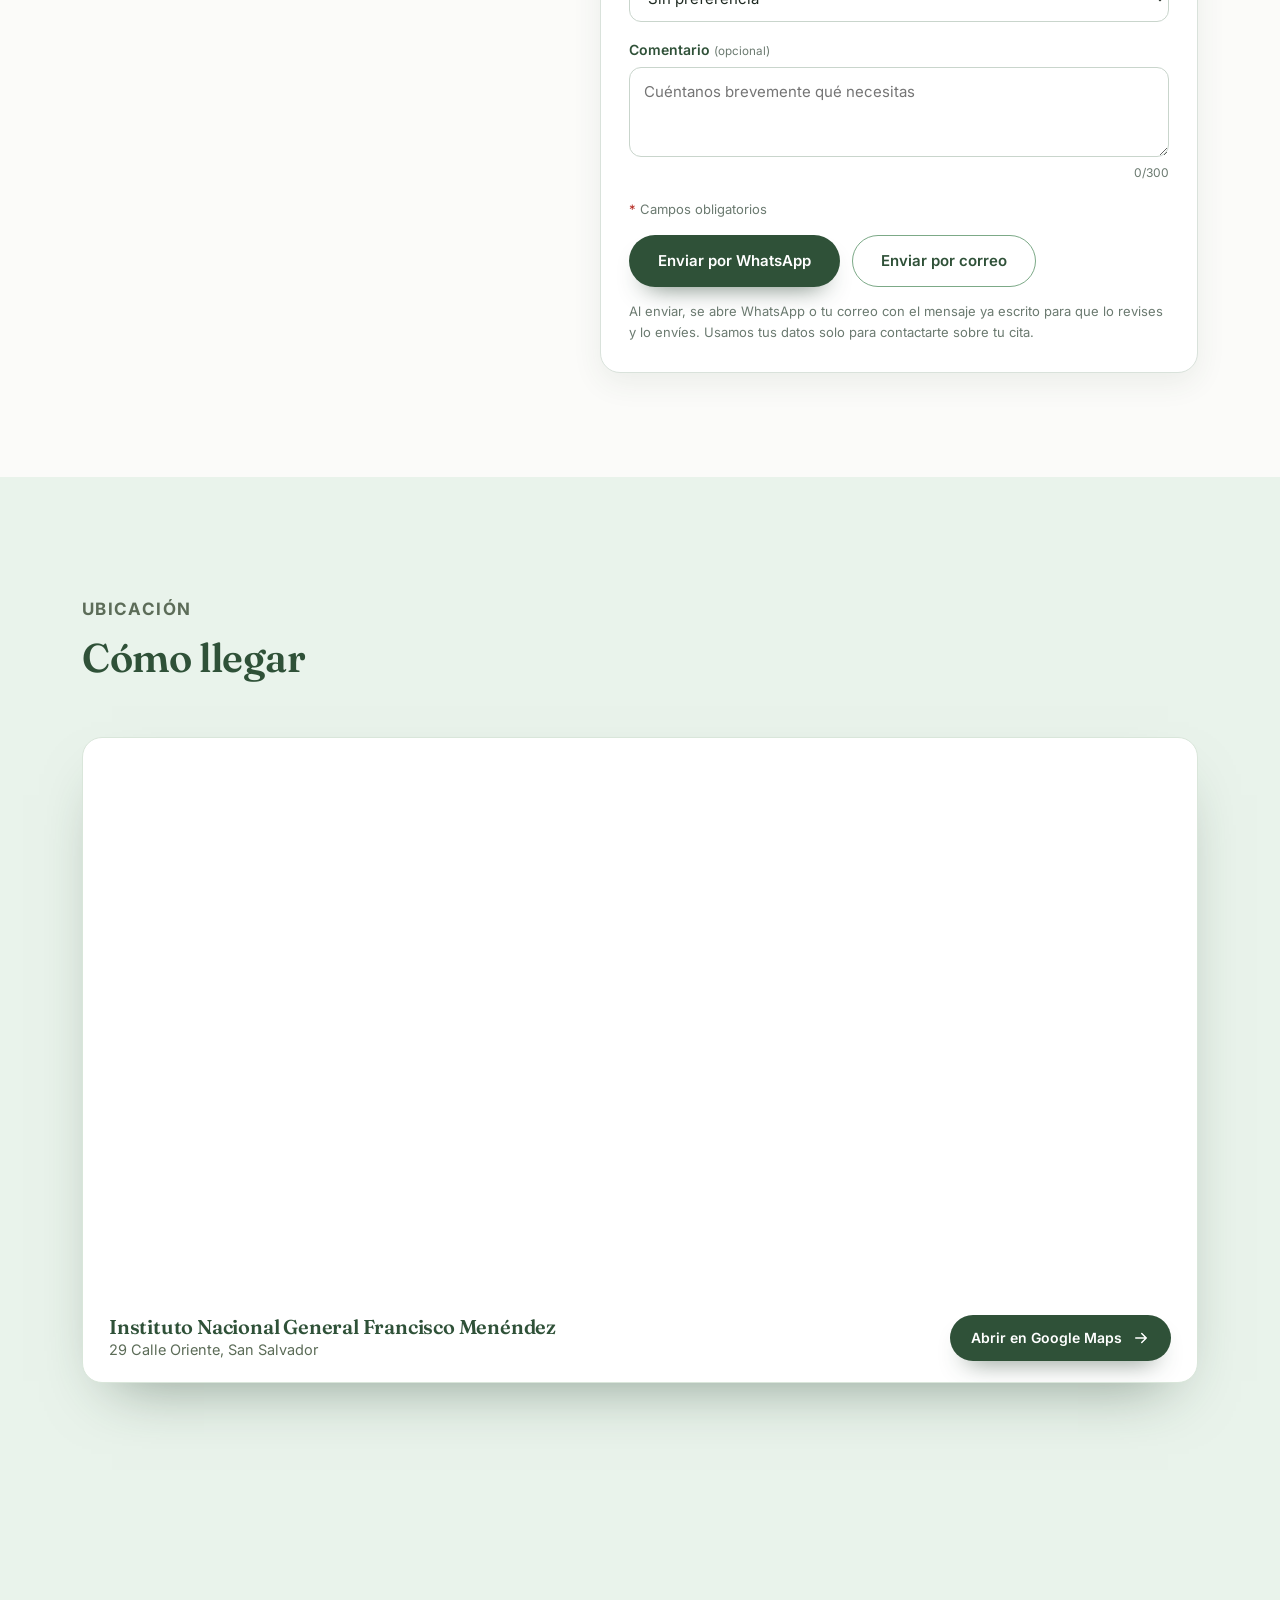
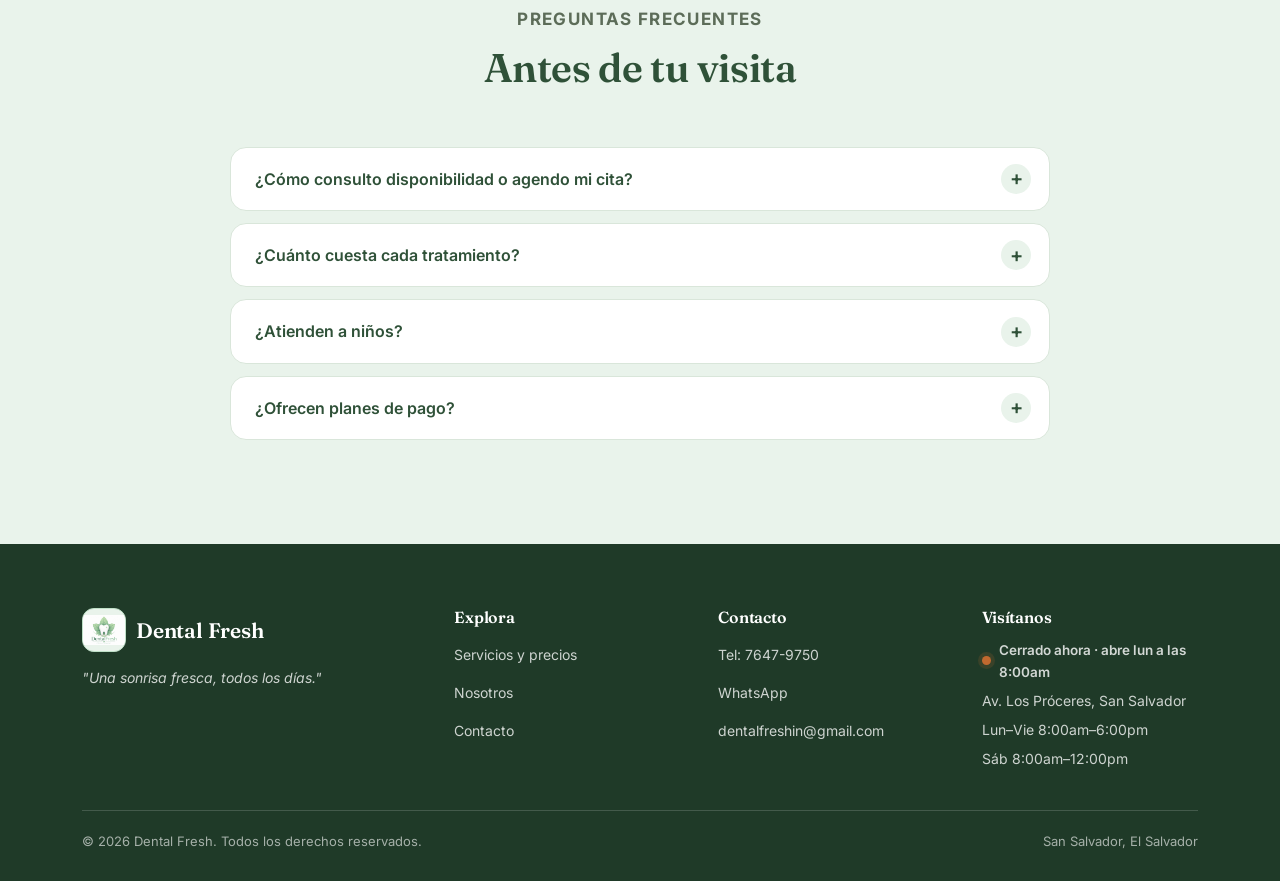
==== commit 18d6f41e: "Update contacto.html" ====
--- a/contacto.html
+++ b/contacto.html
@@ -113,9 +113,9 @@
         <div class="cita-info reveal">
           <p class="eyebrow">Agenda tu cita</p>
           <h2>Déjanos tus datos y te contactamos</h2>
-          <p>Completa el formulario con tu información básica. Nuestro equipo revisa la agenda y te confirma el día y la hora.</p>
+          <p>Completa el formulario con tus datos de paciente. Nuestro equipo revisa la agenda y te confirma el día y la hora.</p>
           <ul>
-            <li>Solo pedimos lo necesario para contactarte</li>
+            <li>Tus datos se usan solo para gestionar tu cita</li>
             <li>Te respondemos en nuestro horario de atención</li>
             <li>El costo final se confirma en tu valoración</li>
           </ul>
@@ -123,9 +123,21 @@
         <form class="cita-form reveal" id="form-cita" novalidate>
           <div class="cita-row">
             <div class="cita-field">
-              <label for="c-nombre">Nombre completo <span class="req" aria-hidden="true">*</span></label>
-              <input id="c-nombre" name="nombre" type="text" autocomplete="name" required minlength="3" maxlength="80" placeholder="Nombre y apellido" aria-describedby="err-nombre">
+              <label for="c-nombre">Nombre <span class="req" aria-hidden="true">*</span></label>
+              <input id="c-nombre" name="nombre" type="text" autocomplete="given-name" required minlength="2" maxlength="40" placeholder="Tu nombre" aria-describedby="err-nombre">
               <p class="cita-err" id="err-nombre" role="alert"></p>
+            </div>
+            <div class="cita-field">
+              <label for="c-apellido">Apellido <span class="req" aria-hidden="true">*</span></label>
+              <input id="c-apellido" name="apellido" type="text" autocomplete="family-name" required minlength="2" maxlength="40" placeholder="Tu apellido" aria-describedby="err-apellido">
+              <p class="cita-err" id="err-apellido" role="alert"></p>
+            </div>
+          </div>
+          <div class="cita-row">
+            <div class="cita-field">
+              <label for="c-nac">Fecha de nacimiento <span class="req" aria-hidden="true">*</span></label>
+              <input id="c-nac" name="nacimiento" type="date" autocomplete="bday" required aria-describedby="err-nacimiento">
+              <p class="cita-err" id="err-nacimiento" role="alert"></p>
             </div>
             <div class="cita-field">
               <label for="c-tel">Teléfono <span class="req" aria-hidden="true">*</span></label>
@@ -134,10 +146,20 @@
             </div>
           </div>
           <div class="cita-field">
-            <label for="c-correo">Correo</label>
-            <input id="c-correo" name="correo" type="email" autocomplete="email" maxlength="100" placeholder="tucorreo@ejemplo.com" aria-describedby="err-correo">
+              <label for="c-correo">Correo electrónico <span class="req" aria-hidden="true">*</span></label>
+              <input id="c-correo" name="correo" type="email" autocomplete="email" required maxlength="100" placeholder="tucorreo@ejemplo.com" aria-describedby="err-correo">
               <p class="cita-err" id="err-correo" role="alert"></p>
-          </div>
+            </div>
+          <div class="cita-field">
+              <label for="c-dir">Dirección <span class="req" aria-hidden="true">*</span></label>
+              <input id="c-dir" name="direccion" type="text" autocomplete="street-address" required minlength="5" maxlength="150" placeholder="Colonia, calle y municipio" aria-describedby="err-direccion">
+              <p class="cita-err" id="err-direccion" role="alert"></p>
+            </div>
+          <div class="cita-field">
+              <label for="c-alergias">Alergias <span class="req" aria-hidden="true">*</span></label>
+              <input id="c-alergias" name="alergias" type="text" required maxlength="200" placeholder="Si no tienes, escribe: Ninguna" aria-describedby="err-alergias">
+              <p class="cita-err" id="err-alergias" role="alert"></p>
+            </div>
           <div class="cita-row">
             <div class="cita-field">
               <label for="c-servicio">Servicio de interés <span class="req" aria-hidden="true">*</span></label>
@@ -155,25 +177,25 @@
             </div>
             <div class="cita-field">
               <label for="c-fecha">Fecha preferida <small>(opcional)</small></label>
-              <input id="c-fecha" name="fecha" type="date" aria-describedby="err-fecha">
+              <input id="c-fecha" name="fecha" type="date"  aria-describedby="err-fecha">
               <p class="cita-err" id="err-fecha" role="alert"></p>
             </div>
           </div>
           <div class="cita-field">
-            <label for="c-horario">Horario preferido <small>(opcional)</small></label>
-            <select id="c-horario" name="horario" aria-describedby="err-horario">
-              <option value="">Sin preferencia</option>
-              <option>Mañana (8:00am–12:00pm)</option>
-              <option>Tarde (12:00pm–6:00pm)</option>
-              <option>Sábado en la mañana</option>
-            </select>
+              <label for="c-horario">Horario preferido <small>(opcional)</small></label>
+              <select id="c-horario" name="horario" aria-describedby="err-horario">
+                <option value="">Sin preferencia</option>
+                <option>Mañana (8:00am–12:00pm)</option>
+                <option>Tarde (12:00pm–6:00pm)</option>
+                <option>Sábado en la mañana</option>
+              </select>
               <p class="cita-err" id="err-horario" role="alert"></p>
-          </div>
+            </div>
           <div class="cita-field">
             <label for="c-msg">Comentario <small>(opcional)</small></label>
             <textarea id="c-msg" name="mensaje" maxlength="300" placeholder="Cuéntanos brevemente qué necesitas" aria-describedby="err-mensaje"></textarea>
             <span class="cita-count" id="count-msg" aria-hidden="true">0/300</span>
-              <p class="cita-err" id="err-mensaje" role="alert"></p>
+            <p class="cita-err" id="err-mensaje" role="alert"></p>
           </div>
           <div class="cita-hp" aria-hidden="true"><label>No llenar este campo<input type="text" name="web" tabindex="-1" autocomplete="off"></label></div>
           <p class="cita-note" style="margin:0 0 14px"><span class="req" style="color:#b3261e">*</span> Campos obligatorios</p>
@@ -265,24 +287,38 @@
 (function(){
   var f=document.getElementById('form-cita'); if(!f) return;
   var WA='50376479750', MAIL='dentalfreshin@gmail.com';
-  var HORARIOS_SAB_ERR='Los sábados atendemos solo de 8:00am a 12:00pm.';
+  var CAMPOS=['nombre','apellido','nacimiento','telefono','correo','direccion','alergias','servicio','fecha','horario','mensaje'];
   var msg=document.getElementById('cita-msg');
-  var fecha=f.elements.fecha, area=f.elements.mensaje, cnt=document.getElementById('count-msg');
+  var fecha=f.elements.fecha, nac=f.elements.nacimiento, area=f.elements.mensaje, cnt=document.getElementById('count-msg');
   var hoy=new Date(); hoy.setMinutes(hoy.getMinutes()-hoy.getTimezoneOffset());
-  fecha.min=hoy.toISOString().slice(0,10);
+  var hoyISO=hoy.toISOString().slice(0,10);
+  fecha.min=hoyISO;
   var max=new Date(hoy); max.setMonth(max.getMonth()+6); fecha.max=max.toISOString().slice(0,10);
+  nac.max=hoyISO; nac.min='1900-01-01';
 
   var DIAS=['domingo','lunes','martes','miércoles','jueves','viernes','sábado'];
   var MESES=['enero','febrero','marzo','abril','mayo','junio','julio','agosto','septiembre','octubre','noviembre','diciembre'];
+  var LETRAS=/^[A-Za-zÁÉÍÓÚÜÑáéíóúüñ][A-Za-zÁÉÍÓÚÜÑáéíóúüñ '.\-]*$/;
   var v=function(n){return (f.elements[n].value||'').replace(/[ \t]+/g,' ').trim();};
 
-  /* ---------- Validación (misma lógica que el servidor) ---------- */
+  /* ---------- Validación ---------- */
+  function validarNombre(n,etq){
+    var t=v(n);
+    if(!t) return 'Escribe '+etq+'.';
+    if(t.length<2) return 'Debe tener al menos 2 letras.';
+    if(t.length>40) return 'No puede pasar de 40 caracteres.';
+    if(!LETRAS.test(t)) return 'Solo puede llevar letras y espacios.';
+    return '';
+  }
   function validar(){
-    var e={}, nombre=v('nombre');
-    if(!nombre) e.nombre='Escribe tu nombre completo.';
-    else if(nombre.length<3) e.nombre='El nombre debe tener al menos 3 caracteres.';
-    else if(!/^[A-Za-zÁÉÍÓÚÜÑáéíóúüñ][A-Za-zÁÉÍÓÚÜÑáéíóúüñ '.\-]*$/.test(nombre)) e.nombre='El nombre solo puede llevar letras y espacios.';
-    else if(nombre.indexOf(' ')<0) e.nombre='Escribe tu nombre y apellido.';
+    var e={}, x;
+    if((x=validarNombre('nombre','tu nombre'))) e.nombre=x;
+    if((x=validarNombre('apellido','tu apellido'))) e.apellido=x;
+
+    var nv=v('nacimiento');
+    if(!nv) e.nacimiento='Escribe tu fecha de nacimiento.';
+    else if(nv>hoyISO) e.nacimiento='La fecha de nacimiento no puede ser futura.';
+    else if(nv<'1900-01-01') e.nacimiento='Revisa la fecha de nacimiento.';
 
     var crudo=v('telefono'), d=crudo.replace(/\D/g,'');
     if(d.length===11&&d.indexOf('503')===0) d=d.slice(3);
@@ -292,7 +328,18 @@
     else if(/^(\d)\1+$/.test(d)) e.telefono='Revisa el número, parece incorrecto.';
 
     var c=v('correo');
-    if(c&&!/^[A-Za-z0-9._%+\-]+@[A-Za-z0-9\-]+(\.[A-Za-z0-9\-]+)*\.[A-Za-z]{2,}$/.test(c)) e.correo='Escribe un correo válido, por ejemplo nombre@correo.com.';
+    if(!c) e.correo='Escribe tu correo electrónico.';
+    else if(!/^[A-Za-z0-9._%+\-]+@[A-Za-z0-9\-]+(\.[A-Za-z0-9\-]+)*\.[A-Za-z]{2,}$/.test(c)) e.correo='Escribe un correo válido, por ejemplo nombre@correo.com.';
+
+    var dir=v('direccion');
+    if(!dir) e.direccion='Escribe tu dirección.';
+    else if(dir.length<5) e.direccion='La dirección debe tener al menos 5 caracteres.';
+    else if(dir.length>150) e.direccion='La dirección no puede pasar de 150 caracteres.';
+
+    var al=v('alergias');
+    if(!al) e.alergias='Escribe tus alergias. Si no tienes, escribe "Ninguna".';
+    else if(al.length<2) e.alergias='Escribe al menos 2 caracteres, o "Ninguna".';
+    else if(al.length>200) e.alergias='Las alergias no pueden pasar de 200 caracteres.';
 
     if(!v('servicio')) e.servicio='Selecciona un servicio.';
 
@@ -305,44 +352,56 @@
     }
     var h=v('horario');
     if(h&&fx&&!e.fecha){
-      if(dia===6&&h.indexOf('Tarde')===0) e.horario=HORARIOS_SAB_ERR;
+      if(dia===6&&h.indexOf('Tarde')===0) e.horario='Los sábados atendemos solo de 8:00am a 12:00pm.';
       else if(dia>=1&&dia<=5&&h==='Sábado en la mañana') e.horario='Ese horario es solo para sábados. Cambia la fecha o el horario.';
     }
     if(v('mensaje').length>300) e.mensaje='El comentario no puede pasar de 300 caracteres.';
     return e;
   }
+  function limpiarError(n){ var el=f.elements[n], box=el.closest('.cita-field'), p=document.getElementById('err-'+n); box.classList.remove('invalid'); el.removeAttribute('aria-invalid'); if(p) p.textContent=''; }
   function pintar(e){
     var primero=null;
-    ['nombre','telefono','correo','servicio','fecha','horario','mensaje'].forEach(function(n){
+    CAMPOS.forEach(function(n){
       var el=f.elements[n], box=el.closest('.cita-field'), p=document.getElementById('err-'+n);
       if(e[n]){ if(p) p.textContent=e[n]; box.classList.add('invalid'); el.setAttribute('aria-invalid','true'); if(!primero) primero=el; }
-      else { if(p) p.textContent=''; box.classList.remove('invalid'); el.removeAttribute('aria-invalid'); }
+      else limpiarError(n);
     });
     if(primero) primero.focus();
   }
-  /* limpia el error de un campo en cuanto se corrige */
-  Array.prototype.forEach.call(f.elements,function(el){
-    if(!el.name||el.name==='web') return;
-    var ev=(el.tagName==='SELECT'||el.type==='date')?'change':'input';
+  /* quita el error de un campo en cuanto se corrige */
+  CAMPOS.forEach(function(n){
+    var el=f.elements[n], ev=(el.tagName==='SELECT'||el.type==='date')?'change':'input';
     el.addEventListener(ev,function(){
-      var box=el.closest('.cita-field'); if(box&&box.classList.contains('invalid')){ var e=validar(); if(!e[el.name]){ pintar2(el.name); } }
+      if(el.closest('.cita-field').classList.contains('invalid')&&!validar()[n]) limpiarError(n);
     });
   });
-  function pintar2(n){ var el=f.elements[n], box=el.closest('.cita-field'), p=document.getElementById('err-'+n); box.classList.remove('invalid'); el.removeAttribute('aria-invalid'); if(p) p.textContent=''; }
-  /* el teléfono se da formato mientras se escribe: 7647-9750 */
+  /* el teléfono se ordena al salir del campo: 7647-9750 */
   f.elements.telefono.addEventListener('blur',function(){
     var d=this.value.replace(/\D/g,''); if(d.length===11&&d.indexOf('503')===0) d=d.slice(3);
     if(d.length===8) this.value=d.slice(0,4)+'-'+d.slice(4);
   });
   area.addEventListener('input',function(){cnt.textContent=area.value.length+'/300';});
 
-  /* ---------- Mensaje ordenado (respaldo si el servidor no responde) ---------- */
-  function fechaLarga(iso){var p=iso.split('-'),d=new Date(+p[0],+p[1]-1,+p[2]);var s=DIAS[d.getDay()];return s.charAt(0).toUpperCase()+s.slice(1)+' '+d.getDate()+' de '+MESES[d.getMonth()]+' de '+d.getFullYear();}
-  function textoLocal(folio){
-    var l='━━━━━━━━━━━━━━━';
-    var a=['Hola, quiero agendar una cita en Dental Fresh.','','🦷 *SOLICITUD DE CITA*',l,'*Folio:* #'+String(folio).padStart(4,'0'),'*Nombre:* '+v('nombre'),'*Teléfono:* '+v('telefono')];
-    if(v('correo')) a.push('*Correo:* '+v('correo'));
-    a.push('*Servicio:* '+v('servicio'));
+  /* ---------- Mensaje de WhatsApp ordenado ---------- */
+  function iso(i){var p=i.split('-');return new Date(+p[0],+p[1]-1,+p[2]);}
+  function fechaCorta(i){var d=iso(i);return d.getDate()+' de '+MESES[d.getMonth()]+' de '+d.getFullYear();}
+  function fechaLarga(i){var d=iso(i),s=DIAS[d.getDay()];return s.charAt(0).toUpperCase()+s.slice(1)+' '+fechaCorta(i);}
+  function edad(i){var n=iso(i),a=hoy.getUTCFullYear()-n.getFullYear(),m=hoy.getUTCMonth()-n.getMonth();if(m<0||(m===0&&hoy.getUTCDate()<n.getDate()))a--;return a;}
+  function mayus(t){return t.replace(/(^|\s)(\S)/g,function(_,a,b){return a+b.toUpperCase();});}
+  function nombreCompleto(){var n=v('nombre')+' '+v('apellido');return (n===n.toLowerCase()||n===n.toUpperCase())?mayus(n.toLowerCase()):n;}
+  function texto(folio){
+    var l='━━━━━━━━━━━━━━━', a=[
+      'Hola, quiero agendar una cita en Dental Fresh.','',
+      '🦷 *SOLICITUD DE CITA*','*Folio:* #'+String(folio).padStart(4,'0'),l,
+      '👤 *DATOS DEL PACIENTE*',
+      '*Nombre:* '+nombreCompleto(),
+      '*Fecha de nacimiento:* '+fechaCorta(v('nacimiento'))+' ('+edad(v('nacimiento'))+' años)',
+      '*Teléfono:* '+v('telefono'),
+      '*Correo:* '+v('correo').toLowerCase(),
+      '*Dirección:* '+v('direccion'),
+      '*Alergias:* '+v('alergias'),l,
+      '📅 *DATOS DE LA CITA*',
+      '*Servicio:* '+v('servicio')];
     if(v('fecha')) a.push('*Fecha preferida:* '+fechaLarga(v('fecha')));
     if(v('horario')) a.push('*Horario:* '+v('horario'));
     if(v('mensaje')) a.push('*Comentario:* '+v('mensaje'));
@@ -364,25 +423,26 @@
     var dup=lista.filter(function(c){return c.telefono===tel&&c.servicio===srv&&c.estado==='pendiente'&&ahora-c.ts<600000;})[0];
     if(dup) return {id:dup.id,guardada:true};
     var id=lista.reduce(function(m,c){return Math.max(m,c.id);},0)+1;
-    lista.push({id:id,nombre:v('nombre'),telefono:tel,correo:v('correo')||null,servicio:srv,
+    lista.push({id:id,nombre:v('nombre'),apellido:v('apellido'),nacimiento:v('nacimiento'),telefono:tel,
+      correo:v('correo').toLowerCase(),direccion:v('direccion'),alergias:v('alergias'),servicio:srv,
       fecha:v('fecha')||null,horario:v('horario')||null,mensaje:v('mensaje')||null,
       estado:'pendiente',creado:new Date().toLocaleString('es-SV'),ts:ahora});
     try{ localStorage.setItem(KEY,JSON.stringify(lista)); return {id:id,guardada:true}; }
-    catch(e){ return {id:id,guardada:false}; }   /* almacenamiento bloqueado: igual se envía */
+    catch(e){ return {id:id,guardada:false}; }
   }
 
   /* ---------- Envío: valida → guarda → abre WhatsApp/correo ---------- */
   function enviar(canal){
     if(f.elements.web&&f.elements.web.value) return;          /* antispam */
     var e=validar(); pintar(e); if(Object.keys(e).length){ aviso('Revisa los campos marcados en rojo.',true); return; }
-    var r=guardarCita(), texto=textoLocal(r.id);
-    var nota=(r.guardada?'Solicitud guardada.':'')+' Tu folio es #'+String(r.id).padStart(4,'0')+'.';
+    var r=guardarCita(), t=texto(r.id), folio='#'+String(r.id).padStart(4,'0');
+    var nota=(r.guardada?'Solicitud guardada. ':'')+'Tu folio es '+folio+'.';
     if(canal==='wa'){
-      abrirWA('https://wa.me/'+WA+'?text='+encodeURIComponent(texto));
+      abrirWA('https://wa.me/'+WA+'?text='+encodeURIComponent(t));
       if(!msg.querySelector('a')) aviso(nota+' Se abrió WhatsApp con tu mensaje. Solo falta que lo envíes.');
     }else{
       aviso(nota+' Se abrió tu correo con el mensaje. Solo falta que lo envíes.');
-      window.location.href='mailto:'+MAIL+'?subject='+encodeURIComponent('Solicitud de cita #'+String(r.id).padStart(4,'0'))+'&body='+encodeURIComponent(texto);
+      window.location.href='mailto:'+MAIL+'?subject='+encodeURIComponent('Solicitud de cita '+folio)+'&body='+encodeURIComponent(t);
     }
     f.reset(); cnt.textContent='0/300';
   }
